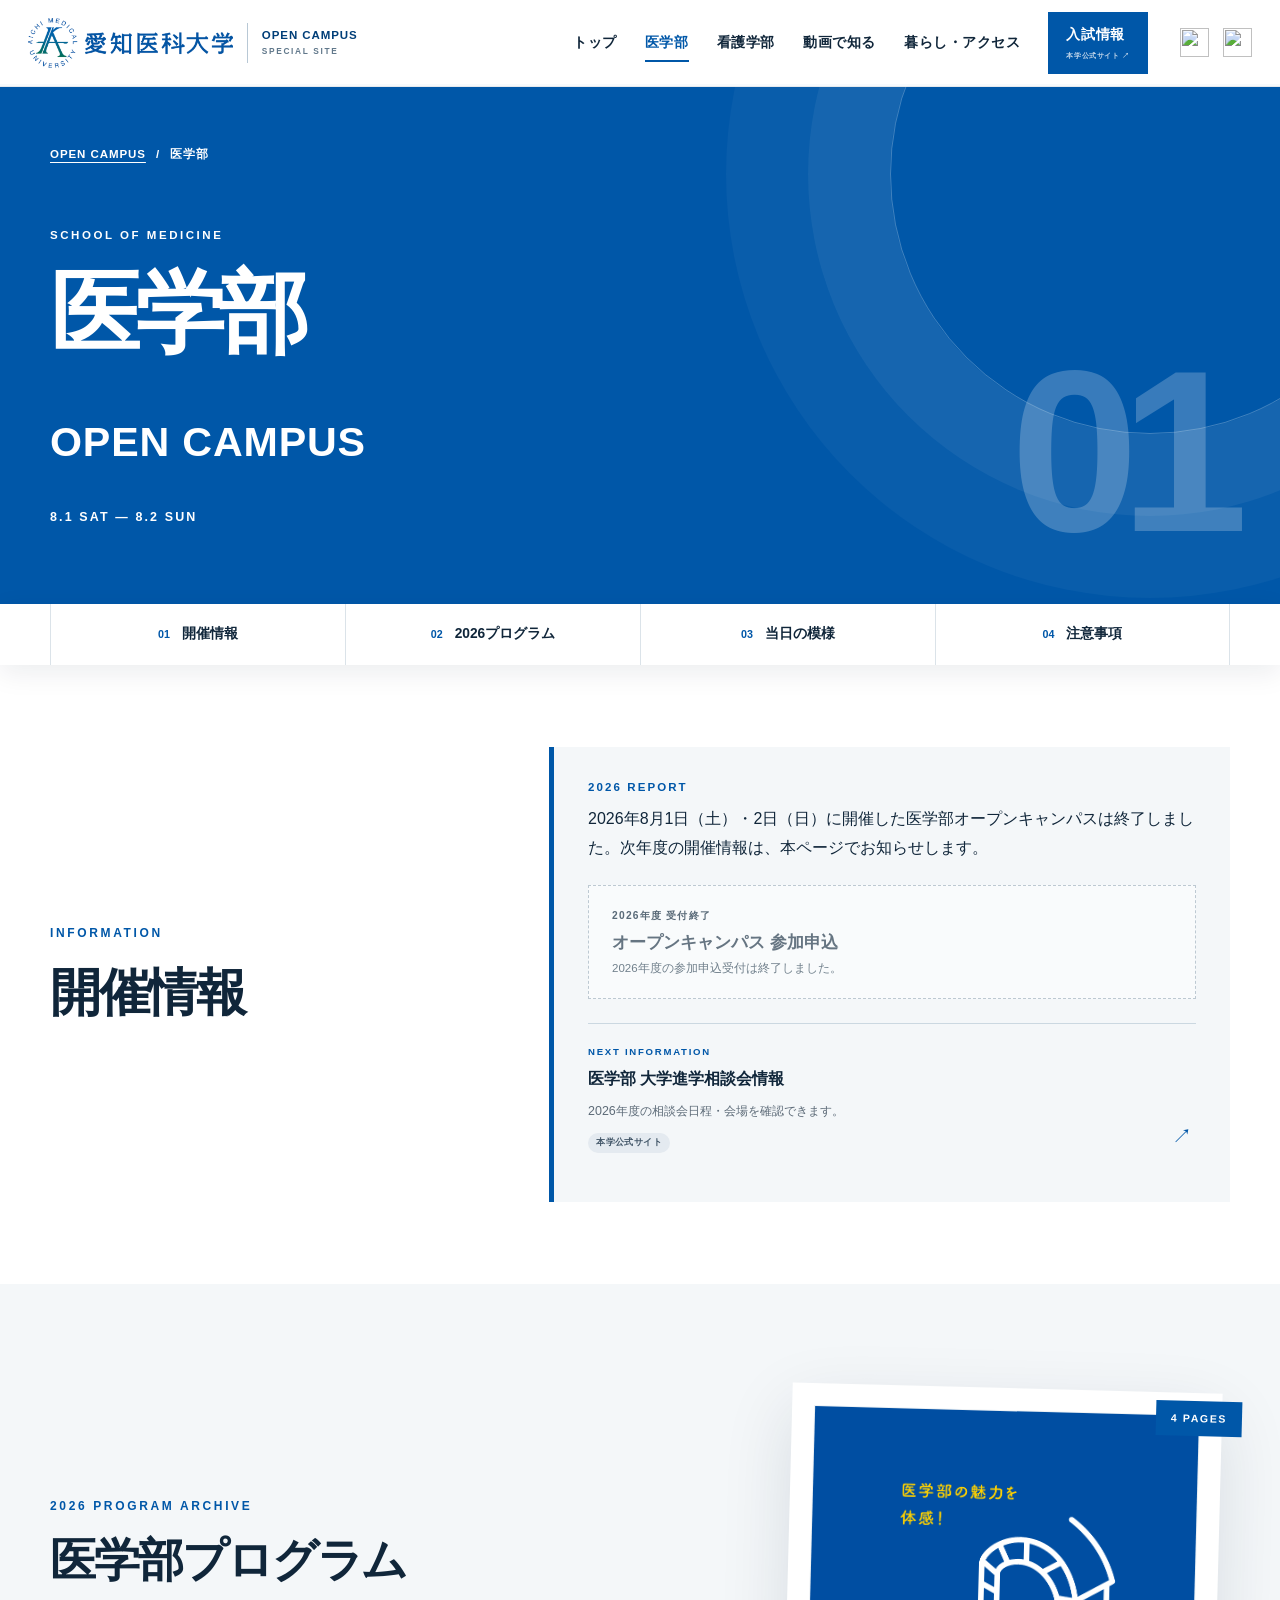
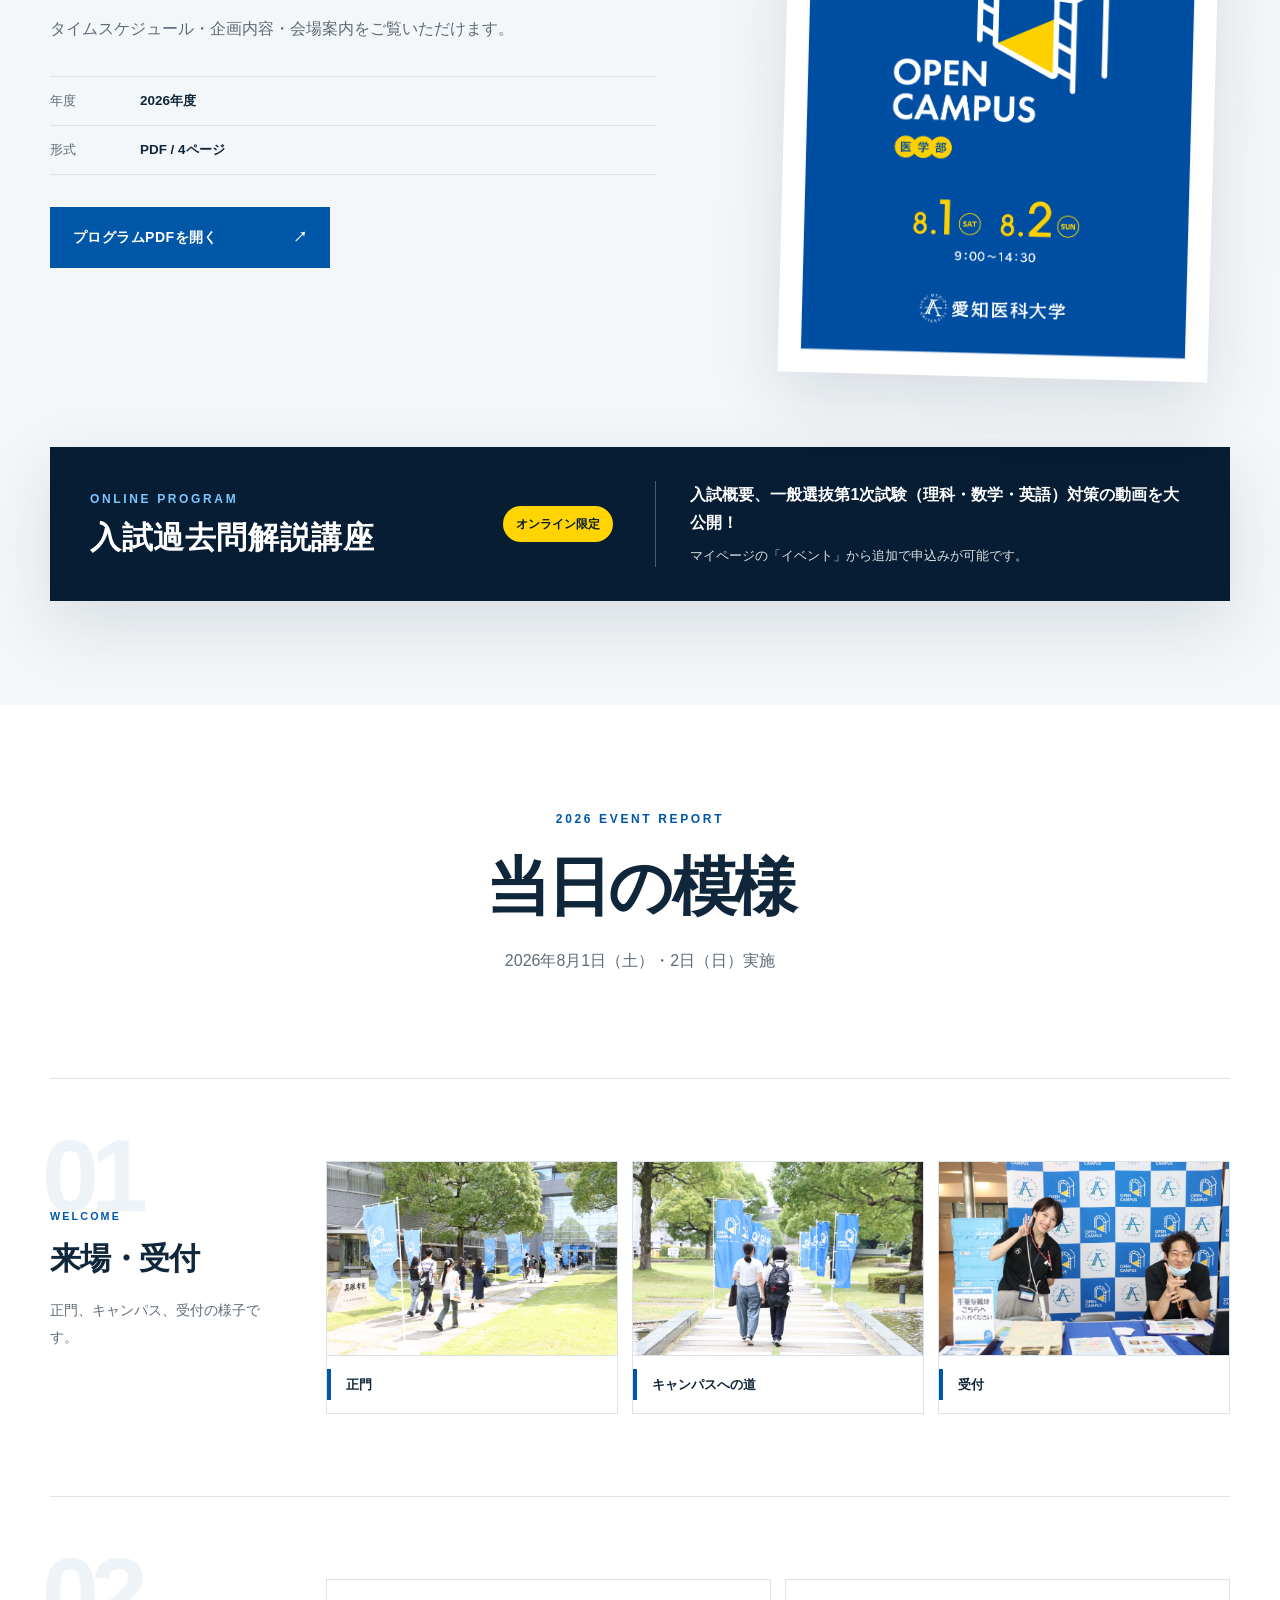
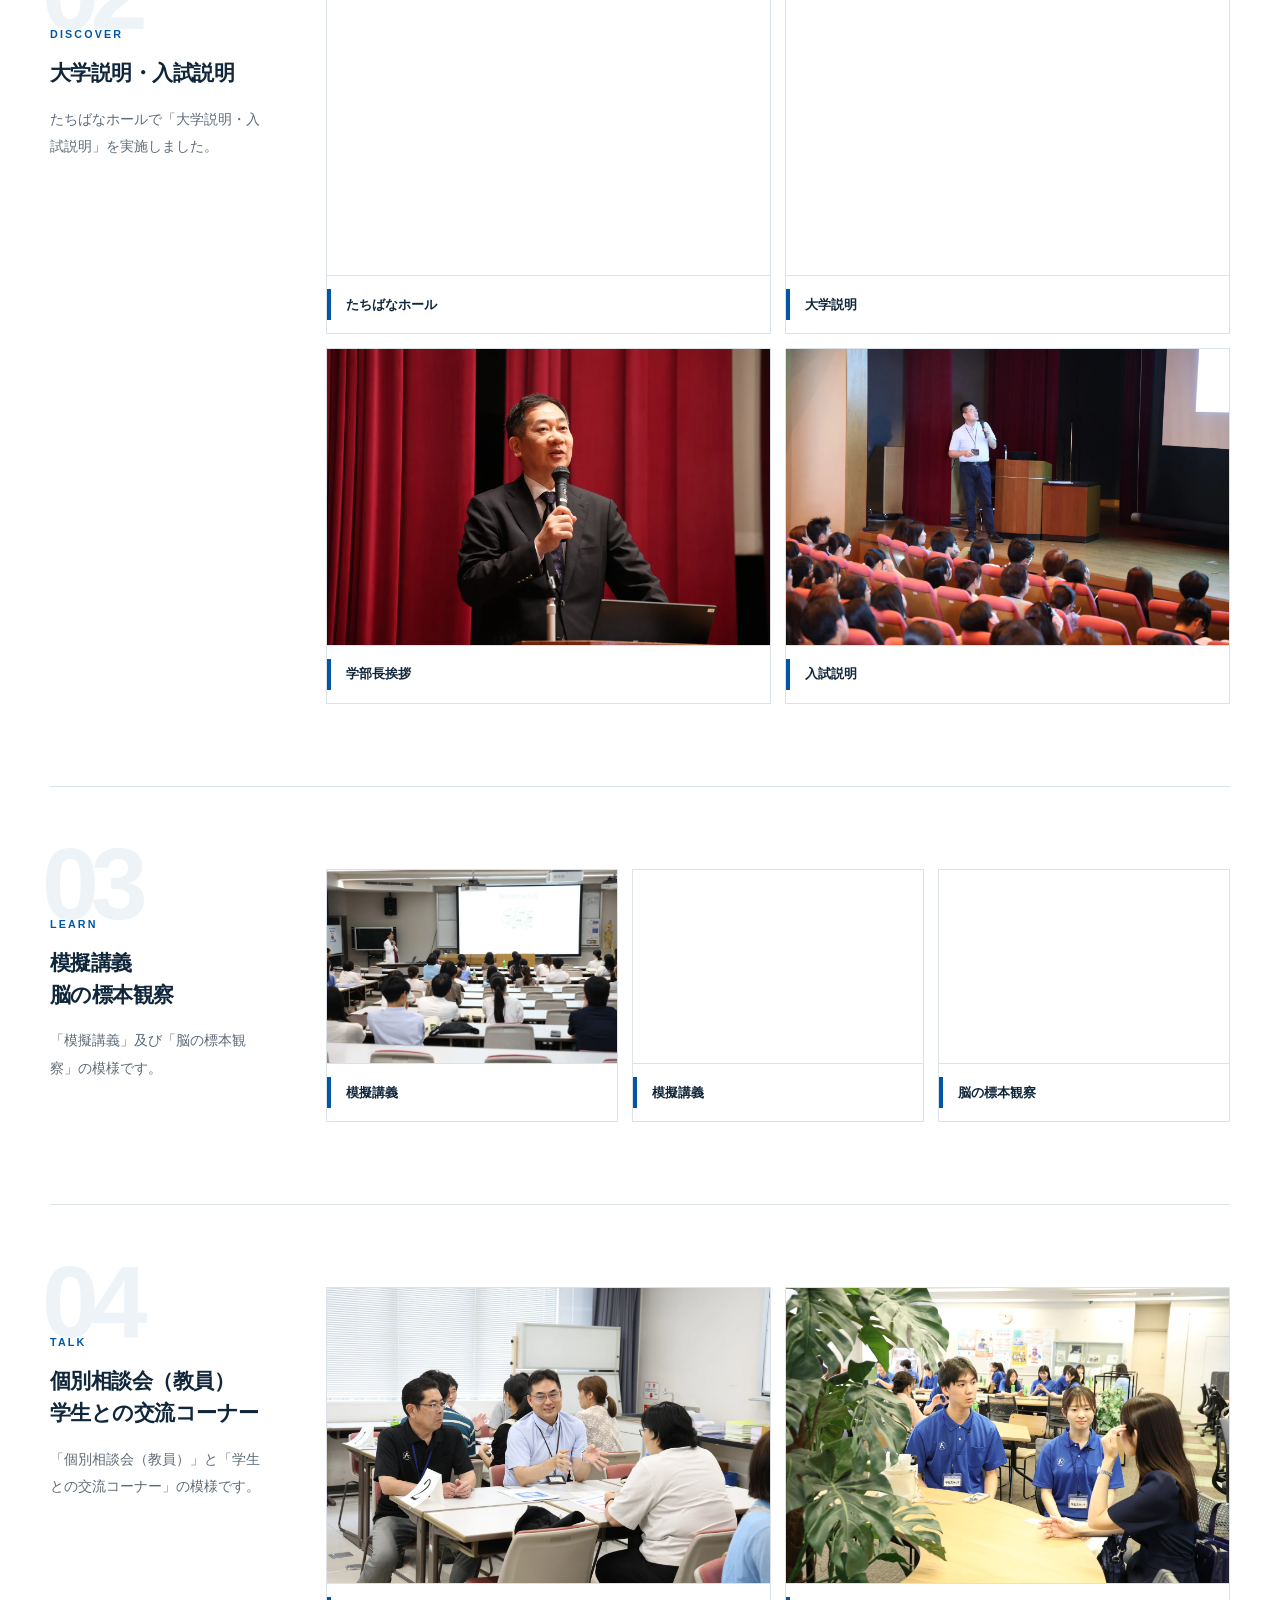
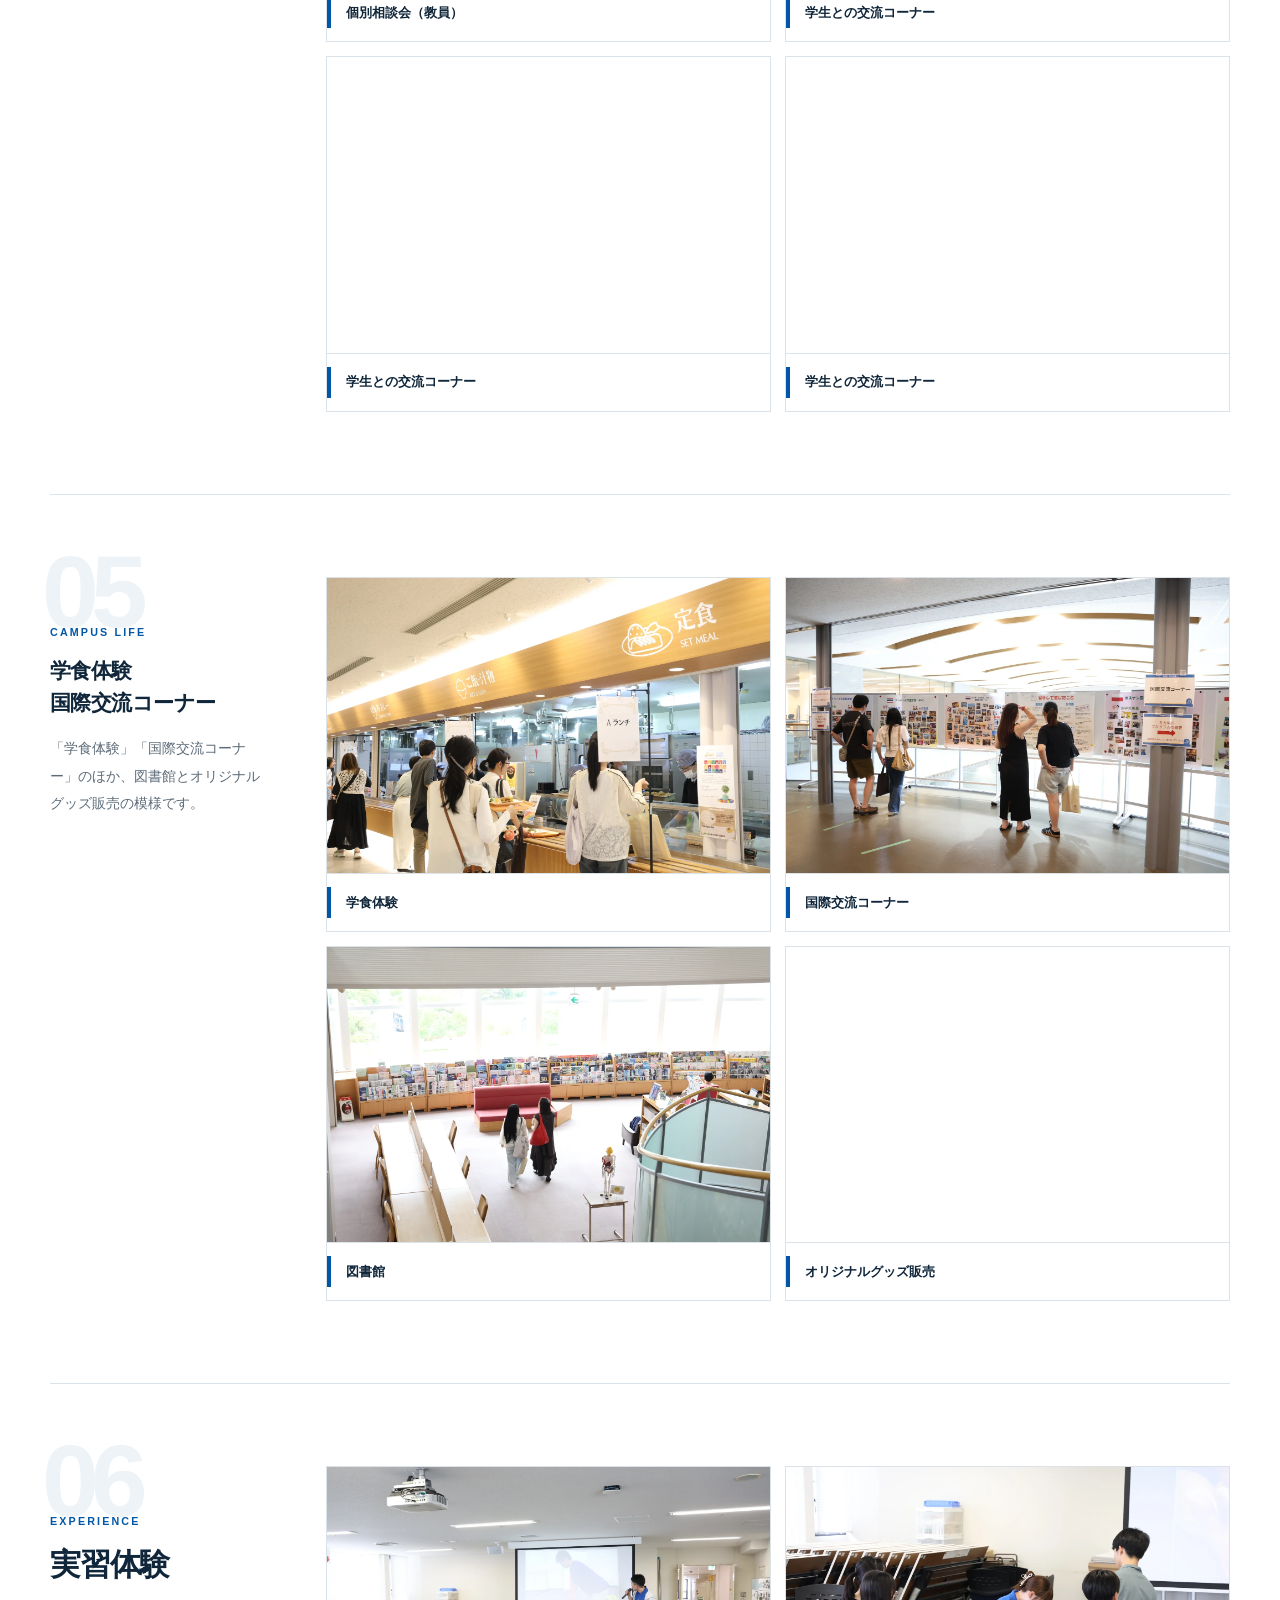
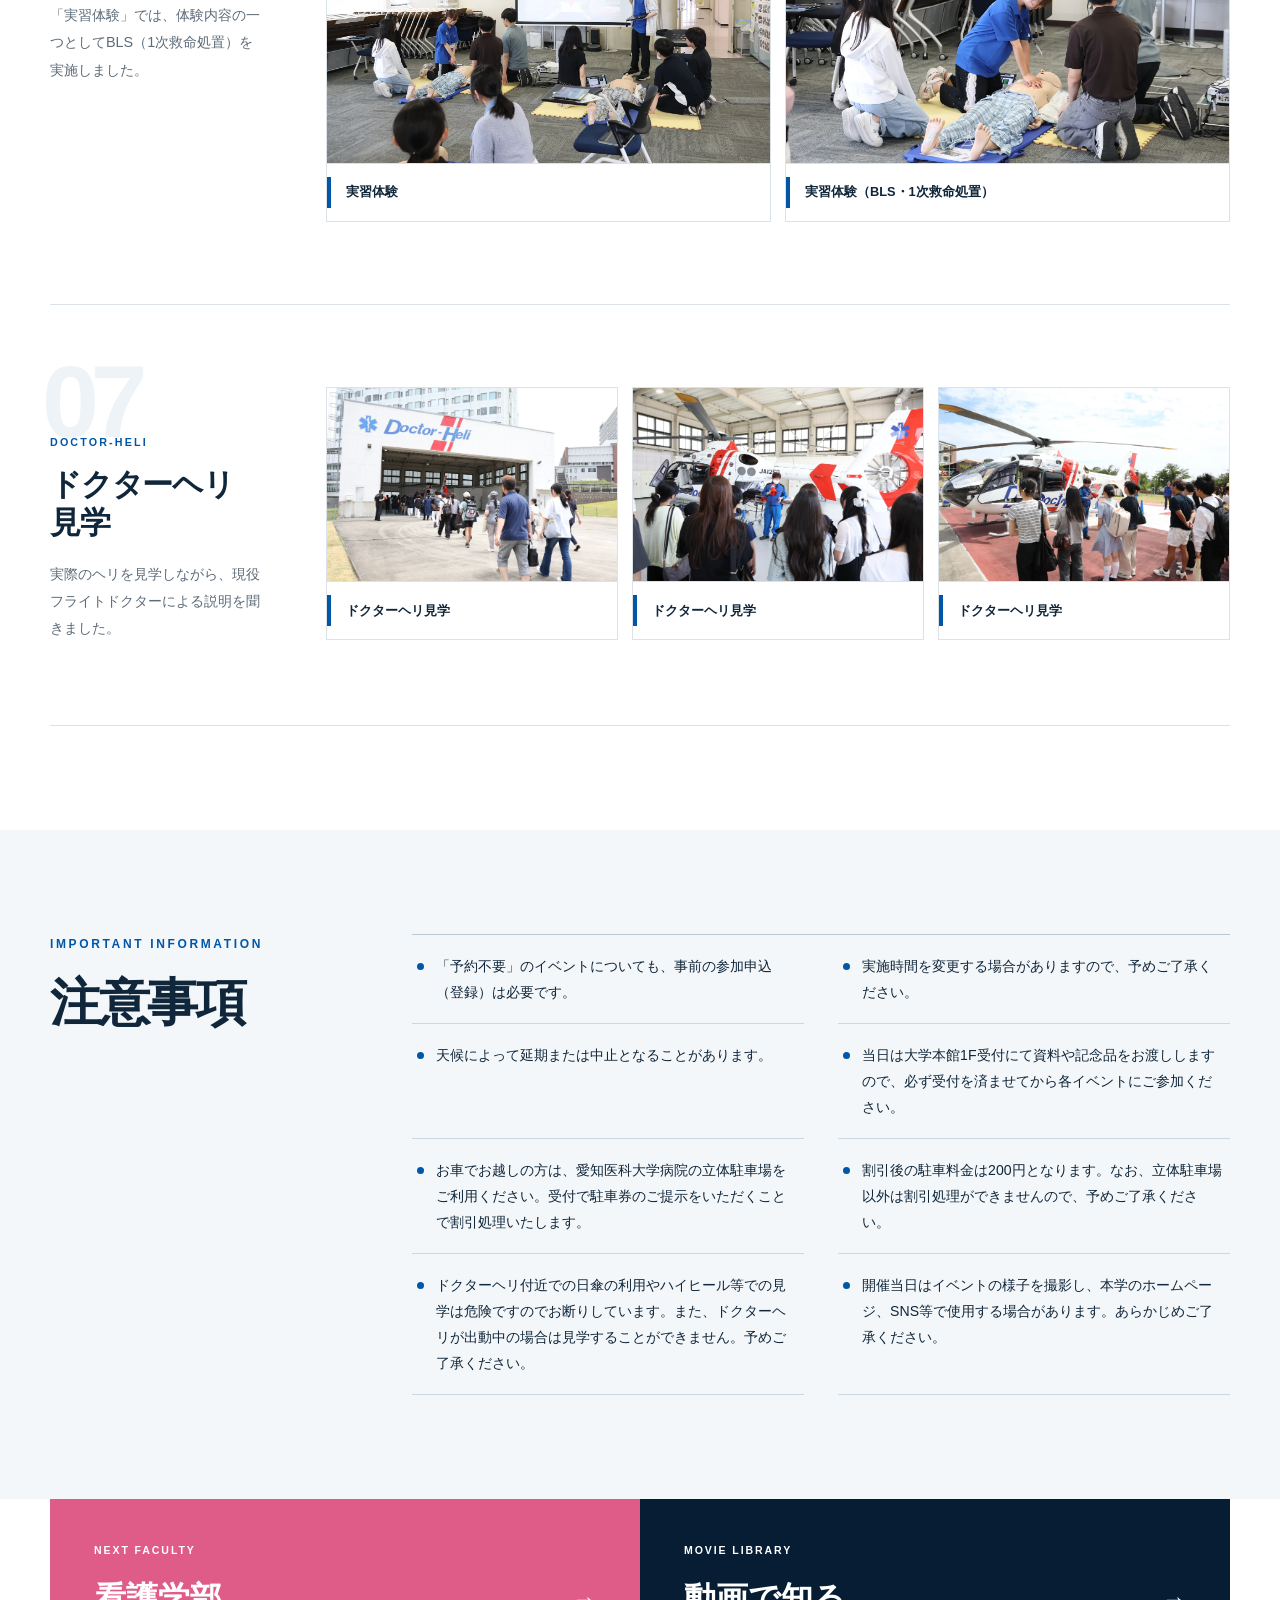
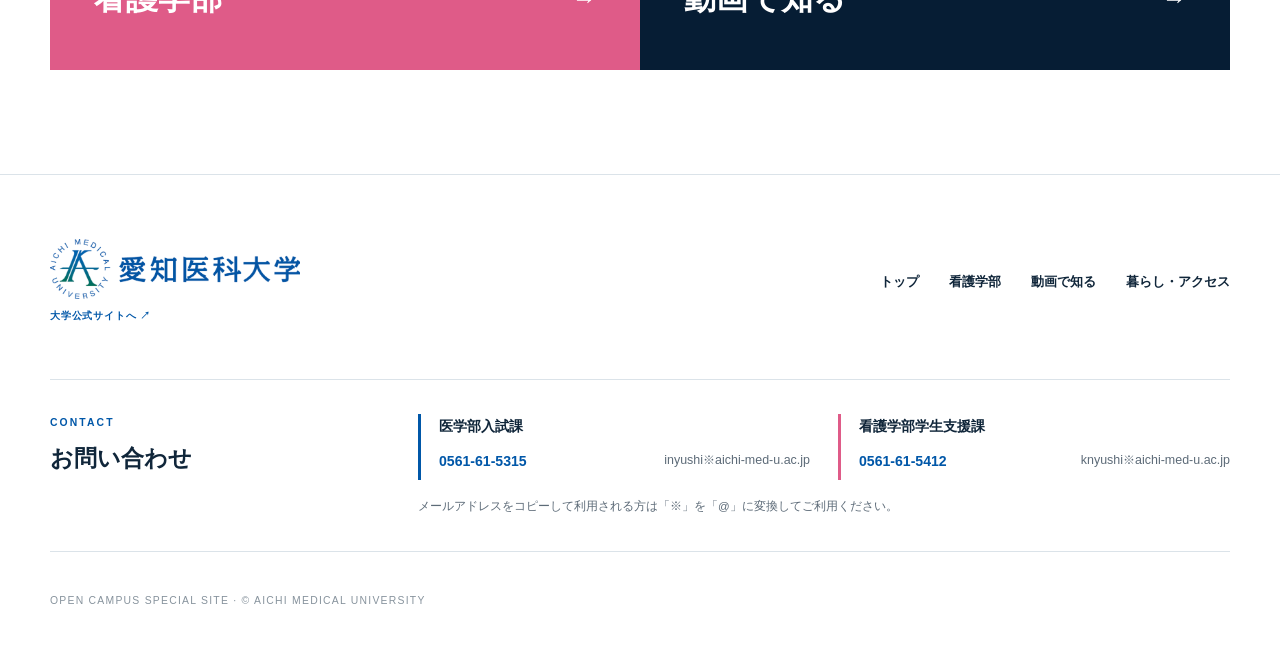
==== medicine/index.html @ 732d8177 "Add files via upload" ====
<!doctype html>
<html lang="ja">
<head>
  <meta charset="utf-8">
  <meta name="viewport" content="width=device-width, initial-scale=1">
  <meta name="description" content="愛知医科大学医学部オープンキャンパス。開催情報、2026年度プログラム、当日の記録をご案内します。">
  <title>医学部 OPEN CAMPUS | 愛知医科大学</title>
  <link rel="icon" type="image/png" href="../assets/images/brand/aichi-medical-university-symbol.png">
  <link rel="apple-touch-icon" href="../assets/images/brand/aichi-medical-university-symbol.png">
  <link rel="stylesheet" href="../assets/css/style.css?v=20260814-2">
</head>
<body class="page-faculty page-medicine" data-asset-root="../">
  <a class="skip-link" href="#main">本文へ移動</a>

  <header class="site-header" data-header>
    <a class="site-brand" href="../index.html" aria-label="愛知医科大学オープンキャンパス特設サイト トップ">
      <img class="site-brand__university" src="../assets/images/brand/aichi-medical-university-logo.png" alt="愛知医科大学" width="762" height="183">
      <span class="site-brand__special" aria-hidden="true"><strong>OPEN CAMPUS</strong><small>SPECIAL SITE</small></span>
    </a>
    <button class="menu-button" type="button" aria-expanded="false" aria-controls="global-menu" data-menu-button>
      <span></span><span></span><span></span><span class="visually-hidden">メニュー</span>
    </button>
    <nav class="global-menu" id="global-menu" aria-label="メインメニュー" data-menu>
      <a href="../index.html">トップ</a>
      <a href="index.html" aria-current="page">医学部</a>
      <a href="../nursing/index.html">看護学部</a>
      <a href="../video/index.html">動画で知る</a>
      <a href="../index.html#living">暮らし・アクセス</a>
      <a class="nav-accent" href="https://www.aichi-med-u.ac.jp/su11/index.html" target="_blank" rel="noopener noreferrer">入試情報<small>本学公式サイト ↗</small></a>
      <div class="header-social" aria-label="愛知医科大学公式SNS">
        <a class="sns-link sns-link--x" href="https://www.twitter.com/aichi_med_u" target="_blank" rel="noopener noreferrer" data-config-href="xUrl" aria-label="愛知医科大学公式X"><img src="../assets/images/social/x.png" alt="" width="128" height="128"></a>
        <a class="sns-link sns-link--instagram" href="https://www.instagram.com/aichi_med_u" target="_blank" rel="noopener noreferrer" data-config-href="instagramUrl" aria-label="愛知医科大学公式Instagram"><img src="../assets/images/social/instagram.png" alt="" width="128" height="128"></a>
      </div>
    </nav>
  </header>

  <main id="main">
    <section class="faculty-hero faculty-hero--medicine" aria-labelledby="page-title">
      <div class="section-shell faculty-hero__inner">
        <nav class="breadcrumbs" aria-label="パンくずリスト">
          <a href="../index.html">OPEN CAMPUS</a><span aria-hidden="true">/</span><span>医学部</span>
        </nav>
        <p class="faculty-hero__en">SCHOOL OF MEDICINE</p>
        <h1 id="page-title">医学部<br><span>OPEN CAMPUS</span></h1>
        <p class="faculty-hero__date" data-config-text="eventDate">8.1 SAT — 8.2 SUN</p>
      </div>
      <span class="faculty-hero__number" aria-hidden="true">01</span>
    </section>

    <nav class="section-index section-index--medicine" aria-label="医学部ページ内メニュー">
      <div class="section-shell section-index__inner">
        <a href="#information"><span>01</span>開催情報</a>
        <a href="#archive"><span>02</span>2026プログラム</a>
        <a href="#photos"><span>03</span>当日の模様</a>
        <a href="#precautions"><span>04</span>注意事項</a>
      </div>
    </nav>

    <section class="faculty-information section" id="information" aria-labelledby="information-title">
      <div class="section-shell faculty-information__grid">
        <div class="section-heading">
          <p class="section-label">INFORMATION</p>
          <h2 id="information-title">開催情報</h2>
        </div>
        <div class="faculty-status">
          <p class="faculty-status__year"><span data-config-text="eventYear">2026</span> REPORT</p>
          <p data-config-text="medicineStatusMessage">2026年8月1日（土）・2日（日）に開催した医学部オープンキャンパスは終了しました。次年度の開催情報は、本ページでお知らせします。</p>
          <a class="application-cta application-cta--medicine is-disabled" href="https://www.ocans.jp/aichi-med?fid=JuysQcu1" target="_blank" rel="noopener noreferrer" data-config-href="medicineApplicationUrl" data-application-link aria-disabled="true" tabindex="-1">
            <span data-application-status>2026年度 受付終了</span>
            <strong>オープンキャンパス 参加申込</strong>
            <small data-application-message>2026年度の参加申込受付は終了しました。</small>
            <i aria-hidden="true">↗</i>
          </a>
          <a class="faculty-notice faculty-notice--medicine" href="https://www.aichi-med-u.ac.jp/su11/su1104/index.html" target="_blank" rel="noopener noreferrer" data-config-href="medicineConsultationUrl">
            <span>NEXT INFORMATION</span>
            <strong>医学部 大学進学相談会情報</strong>
            <p data-config-text="medicineConsultationMeta">2026年度の相談会日程・会場を確認できます。</p>
            <small class="official-site-badge">本学公式サイト</small>
            <i aria-hidden="true">↗</i>
          </a>
        </div>
      </div>
    </section>

    <section class="archive section" id="archive" aria-labelledby="archive-title">
      <div class="section-shell archive__grid">
        <div class="archive__copy">
          <p class="section-label">2026 PROGRAM ARCHIVE</p>
          <h2 id="archive-title"><span>医学部</span><wbr><span>プログラム</span></h2>
          <p>タイムスケジュール・企画内容・会場案内をご覧いただけます。</p>
          <dl class="document-meta">
            <div><dt>年度</dt><dd>2026年度</dd></div>
            <div><dt>形式</dt><dd>PDF / 4ページ</dd></div>
          </dl>
          <a class="button button--medicine" href="../assets/documents/2026-open-campus-medicine.pdf" target="_blank" rel="noopener noreferrer">プログラムPDFを開く <span aria-hidden="true">↗</span></a>
        </div>
        <a class="leaflet-preview leaflet-preview--medicine" href="../assets/documents/2026-open-campus-medicine.pdf" target="_blank" rel="noopener noreferrer" aria-label="2026年度医学部プログラムPDFを開く">
          <span class="leaflet-preview__tag">4 PAGES</span>
          <img src="../assets/images/leaflets/medicine-2026-cover.png" alt="2026年度医学部オープンキャンパスプログラム表紙" width="827" height="1169">
        </a>
      </div>
      <div class="section-shell program-highlight" aria-labelledby="exam-lecture-title">
        <div class="program-highlight__heading">
          <p class="section-label">ONLINE PROGRAM</p>
          <h3 id="exam-lecture-title">入試過去問解説講座</h3>
        </div>
        <span class="program-highlight__badge">オンライン限定</span>
        <div class="program-highlight__copy">
          <p>入試概要、一般選抜第1次試験（理科・数学・英語）対策の動画を大公開！</p>
          <p>マイページの「イベント」から追加で申込みが可能です。</p>
        </div>
      </div>
    </section>

    <section class="event-report section" id="photos" aria-labelledby="photos-title">
      <div class="section-shell">
        <div class="section-heading section-heading--center event-report__heading">
          <p class="section-label">2026 EVENT REPORT</p>
          <h2 id="photos-title">当日の模様</h2>
          <p>2026年8月1日（土）・2日（日）実施</p>
        </div>

        <div class="event-report__story">
          <article class="report-chapter" data-photo-rail>
            <header class="report-chapter__header">
              <span class="report-chapter__number" aria-hidden="true">01</span>
              <p class="report-chapter__eyebrow">WELCOME</p>
              <h3>来場・受付</h3>
              <p>正門、キャンパス、受付の様子です。</p>
              <div class="report-chapter__controls" aria-label="来場・受付の写真操作">
                <button type="button" data-photo-prev aria-label="前の写真"><span aria-hidden="true">←</span></button>
                <span data-photo-counter aria-live="polite">1 / 3</span>
                <button type="button" data-photo-next aria-label="次の写真"><span aria-hidden="true">→</span></button>
              </div>
            </header>
            <div class="report-gallery report-gallery--three" data-photo-track tabindex="0" aria-label="来場と受付風景の写真。横にスクロールできます">
              <figure class="report-photo">
                <img src="../assets/images/medicine/report-2026/arrival-01.webp" alt="オープンキャンパスの旗が並ぶ正門から来場者が会場へ向かう様子" width="1600" height="1067" loading="lazy" decoding="async">
                <figcaption><strong>正門</strong></figcaption>
              </figure>
              <figure class="report-photo">
                <img src="../assets/images/medicine/report-2026/arrival-02.webp" alt="緑豊かなキャンパスを参加者が歩く様子" width="1600" height="1067" loading="lazy" decoding="async">
                <figcaption><strong>キャンパスへの道</strong></figcaption>
              </figure>
              <figure class="report-photo">
                <img src="../assets/images/medicine/report-2026/reception.webp" alt="スタッフが笑顔で参加者を迎える受付の様子" width="1600" height="1067" loading="lazy" decoding="async">
                <figcaption><strong>受付</strong></figcaption>
              </figure>
            </div>
          </article>

          <article class="report-chapter" data-photo-rail>
            <header class="report-chapter__header">
              <span class="report-chapter__number" aria-hidden="true">02</span>
              <p class="report-chapter__eyebrow">DISCOVER</p>
              <h3 class="report-title--compact report-title--nowrap">大学説明・入試説明</h3>
              <p>たちばなホールで「大学説明・入試説明」を実施しました。</p>
              <div class="report-chapter__controls" aria-label="大学説明・入試説明の写真操作">
                <button type="button" data-photo-prev aria-label="前の写真"><span aria-hidden="true">←</span></button>
                <span data-photo-counter aria-live="polite">1 / 4</span>
                <button type="button" data-photo-next aria-label="次の写真"><span aria-hidden="true">→</span></button>
              </div>
            </header>
            <div class="report-gallery report-gallery--four" data-photo-track tabindex="0" aria-label="大学・学部説明の写真。横にスクロールできます">
              <figure class="report-photo">
                <img src="../assets/images/medicine/report-2026/hall-overview.webp" alt="多くの参加者が集まったたちばなホールの全景" width="1600" height="1067" loading="lazy" decoding="async">
                <figcaption><strong>たちばなホール</strong></figcaption>
              </figure>
              <figure class="report-photo">
                <img src="../assets/images/medicine/report-2026/faculty-overview.webp" alt="たちばなホールで大学と医学部について説明する様子" width="1600" height="1067" loading="lazy" decoding="async">
                <figcaption><strong>大学説明</strong></figcaption>
              </figure>
              <figure class="report-photo">
                <img src="../assets/images/medicine/report-2026/dean-greeting.webp" alt="医学部長が参加者へ挨拶する様子" width="1600" height="1067" loading="lazy" decoding="async">
                <figcaption><strong>学部長挨拶</strong></figcaption>
              </figure>
              <figure class="report-photo">
                <img src="../assets/images/medicine/report-2026/admissions-guidance.webp" alt="担当者が入試制度を説明する様子" width="1600" height="1067" loading="lazy" decoding="async">
                <figcaption><strong>入試説明</strong></figcaption>
              </figure>
            </div>
          </article>

          <article class="report-chapter" data-photo-rail>
            <header class="report-chapter__header">
              <span class="report-chapter__number" aria-hidden="true">03</span>
              <p class="report-chapter__eyebrow">LEARN</p>
              <h3 class="report-title--compact report-title--lines" aria-label="模擬講義・脳の標本観察"><span>模擬講義</span><span>脳の標本観察</span></h3>
              <p>「模擬講義」及び「脳の標本観察」の模様です。</p>
              <div class="report-chapter__controls" aria-label="模擬講義・脳の標本観察の写真操作">
                <button type="button" data-photo-prev aria-label="前の写真"><span aria-hidden="true">←</span></button>
                <span data-photo-counter aria-live="polite">1 / 3</span>
                <button type="button" data-photo-next aria-label="次の写真"><span aria-hidden="true">→</span></button>
              </div>
            </header>
            <div class="report-gallery report-gallery--three" data-photo-track tabindex="0" aria-label="模擬講義と脳の標本観察の写真。横にスクロールできます">
              <figure class="report-photo">
                <img src="../assets/images/medicine/report-2026/mock-lecture-01.webp" alt="脳の解剖をテーマにした模擬講義を受講する様子" width="1600" height="1067" loading="lazy" decoding="async">
                <figcaption><strong>模擬講義</strong></figcaption>
              </figure>
              <figure class="report-photo">
                <img src="../assets/images/medicine/report-2026/mock-lecture-02.webp" alt="感染症の世界的大流行をテーマにした模擬講義の様子" width="1600" height="1067" loading="lazy" decoding="async">
                <figcaption><strong>模擬講義</strong></figcaption>
              </figure>
              <figure class="report-photo">
                <img src="../assets/images/medicine/report-2026/brain-specimen.webp" alt="教員の説明を聞きながら脳の標本を観察する様子" width="1600" height="1067" loading="lazy" decoding="async">
                <figcaption><strong>脳の標本観察</strong></figcaption>
              </figure>
            </div>
          </article>

          <article class="report-chapter" data-photo-rail>
            <header class="report-chapter__header">
              <span class="report-chapter__number" aria-hidden="true">04</span>
              <p class="report-chapter__eyebrow">TALK</p>
              <h3 class="report-title--compact report-title--lines" aria-label="個別相談会（教員）・学生との交流コーナー"><span>個別相談会（教員）</span><span>学生との交流コーナー</span></h3>
              <p>「個別相談会（教員）」と「学生との交流コーナー」の模様です。</p>
              <div class="report-chapter__controls" aria-label="個別相談会（教員）・学生との交流コーナーの写真操作">
                <button type="button" data-photo-prev aria-label="前の写真"><span aria-hidden="true">←</span></button>
                <span data-photo-counter aria-live="polite">1 / 4</span>
                <button type="button" data-photo-next aria-label="次の写真"><span aria-hidden="true">→</span></button>
              </div>
            </header>
            <div class="report-gallery report-gallery--four" data-photo-track tabindex="0" aria-label="教員との個別相談と在学生交流の写真。横にスクロールできます">
              <figure class="report-photo">
                <img src="../assets/images/medicine/report-2026/faculty-consultation.webp" alt="教員が参加者の質問に答える個別相談の様子" width="1600" height="1067" loading="lazy" decoding="async">
                <figcaption><strong>個別相談会（教員）</strong></figcaption>
              </figure>
              <figure class="report-photo">
                <img src="../assets/images/medicine/report-2026/student-talk-01.webp" alt="医学部生が参加者と向き合って話す交流コーナーの様子" width="1600" height="1067" loading="lazy" decoding="async">
                <figcaption><strong>学生との交流コーナー</strong></figcaption>
              </figure>
              <figure class="report-photo">
                <img src="../assets/images/medicine/report-2026/student-talk-02.webp" alt="医学部生が参加者へ学生生活について説明する様子" width="1600" height="1067" loading="lazy" decoding="async">
                <figcaption><strong>学生との交流コーナー</strong></figcaption>
              </figure>
              <figure class="report-photo">
                <img src="../assets/images/medicine/report-2026/student-talk.webp" alt="医学部生が参加者の質問に答える交流コーナーの様子" width="1600" height="1067" loading="lazy" decoding="async">
                <figcaption><strong>学生との交流コーナー</strong></figcaption>
              </figure>
            </div>
          </article>

          <article class="report-chapter" data-photo-rail>
            <header class="report-chapter__header">
              <span class="report-chapter__number" aria-hidden="true">05</span>
              <p class="report-chapter__eyebrow">CAMPUS LIFE</p>
              <h3 class="report-title--compact report-title--lines" aria-label="学食体験・国際交流コーナー"><span>学食体験</span><span>国際交流コーナー</span></h3>
              <p>「学食体験」「国際交流コーナー」のほか、図書館とオリジナルグッズ販売の模様です。</p>
              <div class="report-chapter__controls" aria-label="学食体験・国際交流コーナーの写真操作">
                <button type="button" data-photo-prev aria-label="前の写真"><span aria-hidden="true">←</span></button>
                <span data-photo-counter aria-live="polite">1 / 4</span>
                <button type="button" data-photo-next aria-label="次の写真"><span aria-hidden="true">→</span></button>
              </div>
            </header>
            <div class="report-gallery report-gallery--four" data-photo-track tabindex="0" aria-label="キャンパスライフと図書館の写真。横にスクロールできます">
              <figure class="report-photo">
                <img src="../assets/images/medicine/report-2026/cafeteria.webp" alt="参加者が大学の食堂でランチを受け取る様子" width="1600" height="1067" loading="lazy" decoding="async">
                <figcaption><strong>学食体験</strong></figcaption>
              </figure>
              <figure class="report-photo">
                <img src="../assets/images/medicine/report-2026/international-exchange.webp" alt="海外留学の写真や体験記を紹介した国際交流コーナー" width="1600" height="1067" loading="lazy" decoding="async">
                <figcaption><strong>国際交流コーナー</strong></figcaption>
              </figure>
              <figure class="report-photo">
                <img src="../assets/images/medicine/report-2026/library.webp" alt="明るく開放的な図書館を参加者が見学する様子" width="1600" height="1067" loading="lazy" decoding="async">
                <figcaption><strong>図書館</strong></figcaption>
              </figure>
              <figure class="report-photo">
                <img src="../assets/images/medicine/report-2026/goods-store.webp" alt="愛知医科大学のオリジナルグッズ販売コーナー" width="1600" height="1067" loading="lazy" decoding="async">
                <figcaption><strong>オリジナルグッズ販売</strong></figcaption>
              </figure>
            </div>
          </article>

          <article class="report-chapter" data-photo-rail>
            <header class="report-chapter__header">
              <span class="report-chapter__number" aria-hidden="true">06</span>
              <p class="report-chapter__eyebrow">EXPERIENCE</p>
              <h3>実習体験</h3>
              <p>「実習体験」では、体験内容の一つとしてBLS（1次救命処置）を実施しました。</p>
              <div class="report-chapter__controls" aria-label="実習体験の写真操作">
                <button type="button" data-photo-prev aria-label="前の写真"><span aria-hidden="true">←</span></button>
                <span data-photo-counter aria-live="polite">1 / 2</span>
                <button type="button" data-photo-next aria-label="次の写真"><span aria-hidden="true">→</span></button>
              </div>
            </header>
            <div class="report-gallery report-gallery--two" data-photo-track tabindex="0" aria-label="実習体験の写真。横にスクロールできます">
              <figure class="report-photo">
                <img src="../assets/images/medicine/report-2026/practical-training-01.webp" alt="学生スタッフの説明を聞きながら一次救命処置を学ぶ様子" width="1600" height="1067" loading="lazy" decoding="async">
                <figcaption><strong>実習体験</strong></figcaption>
              </figure>
              <figure class="report-photo">
                <img src="../assets/images/medicine/report-2026/practical-training-02.webp" alt="シミュレーターを使って胸骨圧迫を体験する様子" width="1600" height="1067" loading="lazy" decoding="async">
                <figcaption><strong>実習体験（BLS・1次救命処置）</strong></figcaption>
              </figure>
            </div>
          </article>

          <article class="report-chapter" data-photo-rail>
            <header class="report-chapter__header">
              <span class="report-chapter__number" aria-hidden="true">07</span>
              <p class="report-chapter__eyebrow">DOCTOR-HELI</p>
              <h3>ドクターヘリ見学</h3>
              <p>実際のヘリを見学しながら、現役フライトドクターによる説明を聞きました。</p>
              <div class="report-chapter__controls" aria-label="ドクターヘリ見学写真の操作">
                <button type="button" data-photo-prev aria-label="前の写真"><span aria-hidden="true">←</span></button>
                <span data-photo-counter aria-live="polite">1 / 3</span>
                <button type="button" data-photo-next aria-label="次の写真"><span aria-hidden="true">→</span></button>
              </div>
            </header>
            <div class="report-gallery report-gallery--three" data-photo-track tabindex="0" aria-label="ドクターヘリ見学の写真。横にスクロールできます">
              <figure class="report-photo">
                <img src="../assets/images/medicine/report-2026/doctor-heli-01.webp" alt="参加者がドクターヘリ格納庫へ向かう様子" width="1600" height="1067" loading="lazy" decoding="async">
                <figcaption><strong>ドクターヘリ見学</strong></figcaption>
              </figure>
              <figure class="report-photo">
                <img src="../assets/images/medicine/report-2026/doctor-heli-02.webp" alt="格納庫で医療スタッフからドクターヘリの説明を受ける様子" width="1600" height="1067" loading="lazy" decoding="async">
                <figcaption><strong>ドクターヘリ見学</strong></figcaption>
              </figure>
              <figure class="report-photo">
                <img src="../assets/images/medicine/report-2026/doctor-heli-03.webp" alt="屋外でドクターヘリを間近に見学する参加者" width="1600" height="1067" loading="lazy" decoding="async">
                <figcaption><strong>ドクターヘリ見学</strong></figcaption>
              </figure>
            </div>
          </article>
        </div>
      </div>
    </section>

    <section class="precautions section" id="precautions" aria-labelledby="precautions-title">
      <div class="section-shell precautions__grid">
        <div class="section-heading">
          <p class="section-label">IMPORTANT INFORMATION</p>
          <h2 id="precautions-title">注意事項</h2>
        </div>
        <ul class="precautions__list">
          <li>「予約不要」のイベントについても、事前の参加申込（登録）は必要です。</li>
          <li>実施時間を変更する場合がありますので、予めご了承ください。</li>
          <li>天候によって延期または中止となることがあります。</li>
          <li>当日は大学本館1F受付にて資料や記念品をお渡ししますので、必ず受付を済ませてから各イベントにご参加ください。</li>
          <li>お車でお越しの方は、愛知医科大学病院の立体駐車場をご利用ください。受付で駐車券のご提示をいただくことで割引処理いたします。</li>
          <li>割引後の駐車料金は200円となります。なお、立体駐車場以外は割引処理ができませんので、予めご了承ください。</li>
          <li>ドクターヘリ付近での日傘の利用やハイヒール等での見学は危険ですのでお断りしています。また、ドクターヘリが出動中の場合は見学することができません。予めご了承ください。</li>
          <li>開催当日はイベントの様子を撮影し、本学のホームページ、SNS等で使用する場合があります。あらかじめご了承ください。</li>
        </ul>
      </div>
    </section>

    <section class="page-links section" aria-label="関連ページ">
      <div class="section-shell page-links__grid">
        <a class="page-link page-link--nursing" href="../nursing/index.html"><span>NEXT FACULTY</span><strong>看護学部</strong><i aria-hidden="true">→</i></a>
        <a class="page-link page-link--movie" href="../video/index.html"><span>MOVIE LIBRARY</span><strong>動画で知る</strong><i aria-hidden="true">→</i></a>
      </div>
    </section>
  </main>

  <footer class="site-footer">
    <div class="section-shell site-footer__inner">
      <a class="footer-brand" href="https://www.aichi-med-u.ac.jp/" target="_blank" rel="noopener noreferrer"><img src="../assets/images/brand/aichi-medical-university-logo.png" alt="愛知医科大学" width="762" height="183"><span>大学公式サイトへ ↗</span></a>
      <div class="site-footer__links"><a href="../index.html">トップ</a><a href="../nursing/index.html">看護学部</a><a href="../video/index.html">動画で知る</a><a href="../index.html#living">暮らし・アクセス</a></div>
      <div class="footer-contact">
        <div class="footer-contact__title"><span>CONTACT</span><strong>お問い合わせ</strong></div>
        <address>
          <div><strong>医学部入試課</strong><a href="tel:0561615315">0561-61-5315</a><span>inyushi※aichi-med-u.ac.jp</span></div>
          <div><strong>看護学部学生支援課</strong><a href="tel:0561615412">0561-61-5412</a><span>knyushi※aichi-med-u.ac.jp</span></div>
        </address>
        <p>メールアドレスをコピーして利用される方は「※」を「@」に変換してご利用ください。</p>
      </div>
      <small>OPEN CAMPUS SPECIAL SITE · © AICHI MEDICAL UNIVERSITY</small>
    </div>
  </footer>

  <script src="../assets/js/site-config.js"></script>
  <script src="../assets/js/video-data.js"></script>
  <script src="../assets/js/main.js"></script>
</body>
</html>
---- assets/css/style.css ----
:root {
  --blue: #0057a8;
  --blue-deep: #003e78;
  --blue-soft: #eaf4fb;
  --pink: #df5b88;
  --pink-deep: #b93163;
  --pink-soft: #fff0f5;
  --ink: #10263a;
  --muted: #5d6b78;
  --line: #dbe3e9;
  --paper: #ffffff;
  --wash: #f4f7f9;
  --navy: #061d34;
  --yellow: #ffd400;
  --header-height: 84px;
  --shell: min(1180px, calc(100% - 56px));
  --shadow: 0 24px 70px rgba(4, 30, 54, 0.12);
}

*, *::before, *::after { box-sizing: border-box; }

html { scroll-behavior: smooth; scroll-padding-top: calc(var(--header-height) + 22px); }

body {
  margin: 0;
  color: var(--ink);
  background: var(--paper);
  font-family: "Noto Sans JP", "Hiragino Kaku Gothic ProN", "Yu Gothic", Meiryo, sans-serif;
  font-size: 16px;
  line-height: 1.8;
  -webkit-font-smoothing: antialiased;
}

body.menu-open { overflow: hidden; }

img, video { display: block; max-width: 100%; }

a { color: inherit; text-decoration: none; }

button { font: inherit; }

h1, h2, h3, p { margin-top: 0; }

h1, h2, h3 { line-height: 1.25; letter-spacing: 0.02em; }

:focus-visible { outline: 3px solid var(--yellow); outline-offset: 4px; }

.visually-hidden {
  position: absolute !important;
  width: 1px !important;
  height: 1px !important;
  padding: 0 !important;
  margin: -1px !important;
  overflow: hidden !important;
  clip: rect(0, 0, 0, 0) !important;
  white-space: nowrap !important;
  border: 0 !important;
}

.skip-link {
  position: fixed;
  top: 10px;
  left: 10px;
  z-index: 1000;
  padding: 10px 18px;
  color: #fff;
  background: var(--navy);
  transform: translateY(-160%);
}

.skip-link:focus { transform: none; }

.section-shell { width: var(--shell); margin-inline: auto; }

.section { padding: 104px 0; }

.section-label {
  margin-bottom: 16px;
  color: var(--blue);
  font-size: 0.75rem;
  font-weight: 800;
  letter-spacing: 0.22em;
}

.section-heading h2 {
  margin-bottom: 20px;
  font-size: clamp(2.2rem, 5vw, 4.7rem);
  font-weight: 800;
  letter-spacing: -0.045em;
}

.section-heading > p:last-child { max-width: 650px; margin-bottom: 0; color: var(--muted); }

.section-heading--center { text-align: center; }
.section-heading--center > p:last-child { margin-inline: auto; }
.section-heading--inverse .section-label { color: #7cc6ff; }
.section-heading--inverse h2, .section-heading--inverse > p:last-child { color: #fff; }

.site-header {
  position: fixed;
  inset: 0 0 auto;
  z-index: 100;
  min-height: var(--header-height);
  display: flex;
  align-items: center;
  justify-content: space-between;
  padding: 12px max(28px, calc((100vw - 1440px) / 2));
  background: rgba(255, 255, 255, 0.97);
  border-bottom: 1px solid rgba(13, 47, 72, 0.08);
  transition: box-shadow 0.25s ease, min-height 0.25s ease;
}

.site-header.is-scrolled { min-height: 72px; box-shadow: 0 10px 34px rgba(5, 28, 48, 0.09); }

.site-brand { flex: 0 0 auto; display: flex; align-items: center; gap: 14px; }
.site-brand__university { width: clamp(178px, 16vw, 220px); height: auto; }
.site-brand__special { display: flex; flex-direction: column; justify-content: center; min-height: 40px; padding-left: 14px; color: var(--blue-deep); border-left: 1px solid #b8c8d5; line-height: 1; }
.site-brand__special strong { font-size: clamp(.7rem, .9vw, .82rem); font-weight: 900; letter-spacing: .08em; white-space: nowrap; }
.site-brand__special small { margin-top: 6px; color: #61788b; font-size: .52rem; font-weight: 800; letter-spacing: .2em; white-space: nowrap; }

.global-menu { display: flex; align-items: center; gap: clamp(18px, 2.2vw, 36px); }
.global-menu a { position: relative; font-size: 0.85rem; font-weight: 700; letter-spacing: 0.04em; }
.global-menu a:not(.nav-accent)::after {
  content: "";
  position: absolute;
  left: 0;
  right: 100%;
  bottom: -7px;
  height: 2px;
  background: var(--blue);
  transition: right 0.25s ease;
}
.global-menu a:hover::after { right: 0; }
.global-menu a[aria-current="page"] { color: var(--blue); }
.global-menu a[aria-current="page"]::after { right: 0; }
.global-menu .nav-accent { padding: 11px 18px; color: #fff; background: var(--blue); }
.global-menu .nav-accent small { display: block; margin-top: 2px; color: rgba(255,255,255,.76); font-size: .46rem; font-weight: 700; letter-spacing: .08em; }
.header-social { display: flex; align-items: center; gap: 14px; padding-left: 4px; }
.header-social .sns-link { position: relative; display: grid; place-items: center; width: 29px; height: 29px; padding: 0; border: 0; background: transparent; transition: transform .2s, opacity .2s; }
.header-social .sns-link::after { display: none; }
.header-social .sns-link:hover { opacity: .72; transform: translateY(-2px); }
.header-social .sns-link img { display: block; width: 29px; height: 29px; object-fit: contain; }

.menu-button {
  display: none;
  width: 46px;
  height: 46px;
  padding: 11px;
  border: 0;
  color: var(--ink);
  background: transparent;
  cursor: pointer;
}
.menu-button > span:not(.visually-hidden) { display: block; height: 2px; margin: 5px 0; background: currentColor; transition: transform 0.2s, opacity 0.2s; }
.menu-button[aria-expanded="true"] > span:nth-child(1) { transform: translateY(7px) rotate(45deg); }
.menu-button[aria-expanded="true"] > span:nth-child(2) { opacity: 0; }
.menu-button[aria-expanded="true"] > span:nth-child(3) { transform: translateY(-7px) rotate(-45deg); }

.hero {
  position: relative;
  min-height: 100svh;
  overflow: hidden;
  color: #fff;
  background: #0b2c45;
}

.hero__video { position: absolute; inset: 0; width: 100%; height: 100%; object-fit: cover; object-position: center; }
.hero__veil { position: absolute; inset: 0; background: linear-gradient(90deg, rgba(2, 19, 34, 0.56) 0%, rgba(2, 19, 34, 0.12) 50%, rgba(2, 19, 34, 0.04) 100%), linear-gradient(0deg, rgba(2, 18, 32, 0.43), transparent 44%); }

.hero__content {
  position: absolute;
  z-index: 2;
  left: max(28px, calc((100vw - 1180px) / 2));
  bottom: clamp(92px, 14vh, 150px);
  max-width: 700px;
}

.hero__eyebrow { margin-bottom: 12px; font-size: clamp(0.65rem, 1vw, 0.78rem); font-weight: 800; letter-spacing: 0.28em; }
.hero h1 { margin: 0; font-size: clamp(3.2rem, 7.2vw, 7.1rem); font-weight: 900; line-height: 0.84; letter-spacing: -0.045em; text-shadow: 0 8px 30px rgba(0, 0, 0, 0.16); }
.hero h1 span { display: block; }
.hero h1 span:last-child { margin-top: .06em; margin-left: .12em; color: var(--yellow); font-size: .88em; letter-spacing: -.012em; }
.hero__catch { margin: 24px 0 0; padding-left: 14px; border-left: 3px solid var(--yellow); font-size: clamp(.88rem, 1.35vw, 1.1rem); font-weight: 800; letter-spacing: .12em; text-shadow: 0 4px 18px rgba(0,0,0,.24); }

.oc-signature { position: relative; overflow: hidden; color: #fff; background: linear-gradient(110deg, #004b91 0%, #0068b7 58%, #00539a 100%); }
.oc-signature::after { content: "OPEN CAMPUS"; position: absolute; right: -24px; bottom: -36px; color: rgba(255,255,255,.055); font-size: clamp(5rem, 12vw, 10rem); font-weight: 900; line-height: 1; letter-spacing: -.06em; white-space: nowrap; }
.oc-signature__inner { position: relative; z-index: 1; min-height: 220px; display: flex; align-items: center; gap: clamp(30px, 5vw, 70px); }
.oc-signature__mark { flex: 0 0 126px; height: 166px; display: grid; place-items: center; padding-right: 34px; border-right: 1px solid rgba(255,255,255,.38); }
.oc-signature__mark img { width: 82px; height: auto; filter: drop-shadow(0 12px 22px rgba(0,25,48,.22)); }
.oc-signature__copy { display: flex; flex-direction: column; margin: 0; line-height: 1; }
.oc-signature__copy span { margin-bottom: 12px; font-size: .66rem; font-weight: 800; letter-spacing: .24em; }
.oc-signature__copy strong { font-size: clamp(2.1rem, 5vw, 4.5rem); font-weight: 900; letter-spacing: -.045em; }
.oc-signature__copy small { align-self: flex-start; margin-top: 14px; padding-top: 10px; color: var(--yellow); border-top: 1px solid rgba(255,255,255,.45); font-size: .62rem; font-weight: 900; letter-spacing: .24em; }

.hero__scroll { position: absolute; z-index: 2; right: 40px; bottom: 35px; display: flex; align-items: center; gap: 10px; font-size: 0.64rem; font-weight: 800; letter-spacing: 0.22em; transform: rotate(90deg); transform-origin: right center; }
.hero__scroll i { display: block; width: 58px; height: 1px; overflow: hidden; background: rgba(255, 255, 255, 0.45); }
.hero__scroll i::after { content: ""; display: block; width: 100%; height: 1px; background: #fff; animation: scroll-line 2s ease-in-out infinite; }

@keyframes scroll-line { 0% { transform: translateX(-100%); } 55%, 100% { transform: translateX(100%); } }

.video-control { position: absolute; z-index: 3; right: 28px; top: calc(var(--header-height) + 20px); display: flex; align-items: center; gap: 8px; min-height: 42px; padding: 9px 13px; color: #fff; background: rgba(3, 25, 43, 0.62); border: 1px solid rgba(255, 255, 255, 0.58); cursor: pointer; }
.video-control-icon { width: 18px; font-size: 0.72rem; text-align: center; }
.video-control [data-video-control-label] { font-size: 0.72rem; font-weight: 700; }

.information { background: #fff; }
.information__layout { display: grid; grid-template-columns: .66fr 1.5fr; gap: 46px 72px; align-items: start; }
.status-panel { display: flex; gap: 22px; padding: 32px; background: var(--wash); border-left: 5px solid var(--blue); }
.status-panel__mark { flex: 0 0 12px; width: 12px; height: 12px; margin-top: 8px; border-radius: 50%; background: var(--blue); box-shadow: 0 0 0 7px rgba(0, 87, 168, 0.12); }
.status-panel__label { margin-bottom: 10px; color: var(--ink); font-size: clamp(1.05rem, 1.25vw, 1.15rem); font-weight: 800; line-height: 1.65; text-wrap: pretty; }
.status-panel p:last-child { margin-bottom: 0; color: var(--muted); }
.related-notices { grid-column: 1 / -1; display: grid; grid-template-columns: minmax(210px, .42fr) minmax(0, 1.58fr); gap: 32px; padding: 26px 30px; background: var(--wash); border-top: 1px solid var(--line); border-bottom: 1px solid var(--line); }
.related-notices__heading { align-self: center; }
.related-notices__heading span { display: block; margin-bottom: 7px; color: var(--blue); font-size: .62rem; font-weight: 900; letter-spacing: .18em; }
.related-notices__heading strong { display: block; max-width: 240px; font-size: 1.18rem; line-height: 1.55; }
.related-notices__list { border-top: 1px solid var(--line); }
.related-notice { display: grid; grid-template-columns: 88px minmax(0, 1fr) 28px; grid-template-rows: auto auto auto; gap: 2px 16px; align-items: center; min-height: 0; padding: 15px 6px; border-bottom: 1px solid var(--line); transition: background-color .2s; }
.related-notice:hover { background: #fff; }
.related-notice__tag { grid-column: 1; grid-row: 1 / 4; justify-self: start; min-width: 72px; padding: 5px 10px; color: var(--blue); background: var(--blue-soft); border-radius: 999px; font-size: .68rem; font-weight: 900; text-align: center; }
.related-notice--nursing .related-notice__tag { color: var(--pink-deep); background: var(--pink-soft); }
.related-notice strong { grid-column: 2; grid-row: 1; font-size: 1rem; line-height: 1.45; }
.related-notice > span:not(.related-notice__tag) { grid-column: 2; grid-row: 2; color: var(--muted); font-size: .76rem; }
.related-notice .official-site-badge { grid-column: 2; grid-row: 3; justify-self: start; margin-top: 5px; }
.related-notice i { grid-column: 3; grid-row: 1 / 4; justify-self: center; color: var(--blue); font-size: 1.1rem; font-style: normal; transition: transform .2s; }
.related-notice:hover i { transform: translate(3px,-3px); }
.related-notice--nursing i { color: var(--pink-deep); }

.faculty { background: var(--wash); }
.faculty-links { display: grid; grid-template-columns: 1fr 1fr; margin-top: 54px; }
.faculty-link { position: relative; min-height: 320px; display: flex; flex-direction: column; justify-content: flex-end; padding: clamp(34px, 5vw, 68px); overflow: hidden; color: #fff; isolation: isolate; }
.faculty-link::before { content: ""; position: absolute; z-index: -1; width: 240px; height: 240px; top: -110px; right: -80px; border: 1px solid rgba(255,255,255,.28); border-radius: 50%; box-shadow: 0 0 0 48px rgba(255,255,255,.05), 0 0 0 96px rgba(255,255,255,.035); }
.faculty-link--medicine { background: var(--blue); }
.faculty-link--nursing { background: var(--pink); }
.faculty-link__en { margin-bottom: 22px; font-size: 0.7rem; font-weight: 800; letter-spacing: 0.18em; }
.faculty-link strong { font-size: clamp(2.8rem, 5vw, 5.2rem); line-height: 1; }
.faculty-link__action { display: flex; justify-content: space-between; align-items: center; margin-top: 38px; padding-top: 18px; border-top: 1px solid rgba(255,255,255,.55); font-size: 0.84rem; font-weight: 700; }
.faculty-link__action i { font-size: 1.5rem; font-style: normal; transition: transform 0.25s; }
.faculty-link:hover .faculty-link__action i { transform: translateX(8px); }

.admissions { padding: 72px 0; background: #fff; }
.admissions-card { display: grid; grid-template-columns: 106px 1fr auto; align-items: center; gap: 32px; min-height: 200px; padding: 30px 48px; border: 1px solid #b6d1e5; background: var(--blue-soft); transition: transform 0.25s, box-shadow 0.25s; }
.admissions-card:hover { transform: translateY(-4px); box-shadow: var(--shadow); }
.admissions-card__symbol { display: grid; place-items: center; width: 106px; height: 106px; padding: 13px; border-radius: 50%; background: #fff; }
.admissions-card__symbol img { width: 100%; height: 100%; object-fit: contain; }
.admissions-card__body { display: flex; flex-direction: column; }
.admissions-card__body .section-label { margin-bottom: 4px; }
.admissions-card__body strong { font-size: clamp(2rem, 4vw, 4.1rem); line-height: 1.2; }
.admissions-card__body > span:not(.section-label) { color: var(--muted); font-size: 0.88rem; }
.admissions-card__body .official-site-badge { align-self: flex-start; margin-top: 9px; }
.admissions-card__arrow { color: var(--blue); font-size: 2.4rem; }

.movie-streams { padding-bottom: 90px; overflow: hidden; background: var(--navy); }
.movie-streams .section-heading { margin-bottom: 68px; }
.video-rail { margin-top: 52px; }
.video-rail__heading { display: flex; align-items: center; gap: 18px; margin-bottom: 18px; color: #fff; }
.video-rail__heading span { display: grid; place-items: center; width: 36px; height: 36px; color: var(--navy); background: #79c9ff; border-radius: 50%; font-size: 0.72rem; font-weight: 900; }
[data-video-rail="nursing"] .video-rail__heading span { background: #f6a0bf; }
.video-rail__heading h3 { margin: 0; font-size: 1.5rem; }
.video-rail__viewport { width: 100%; overflow: hidden; }
.video-rail__track { display: flex; width: max-content; animation: rail-move var(--rail-duration, 52s) linear infinite; will-change: transform; }
.video-rail--reverse .video-rail__track { animation-direction: reverse; }
.video-rail__viewport:hover .video-rail__track, .video-rail__viewport:focus-within .video-rail__track { animation-play-state: paused; }
.video-rail__set { display: flex; gap: 18px; padding-right: 18px; }

@keyframes rail-move { to { transform: translateX(-50%); } }

.movie-card { display: flex; flex-direction: column; min-width: 0; background: #fff; transition: transform 0.25s, box-shadow 0.25s; }
.movie-card:hover { transform: translateY(-5px); box-shadow: 0 20px 42px rgba(0,0,0,.22); }
.movie-card__media { position: relative; display: block; aspect-ratio: 16 / 9; overflow: hidden; background: #dfe7ed; }
.movie-card__media img { width: 100%; height: 100%; object-fit: cover; transition: transform 0.35s; }
.movie-card:hover .movie-card__media img { transform: scale(1.035); }
.movie-card__play { position: absolute; left: 18px; bottom: 18px; display: grid; place-items: center; width: 46px; height: 46px; padding-left: 3px; color: #fff; background: var(--blue); border-radius: 50%; box-shadow: 0 8px 22px rgba(0,0,0,.22); font-size: 0.8rem; }
.movie-card__title { display: block; padding: 19px 20px 22px; color: var(--ink); font-size: 0.9rem; font-weight: 800; line-height: 1.65; }
.movie-card--compact { width: clamp(270px, 29vw, 390px); }
.movie-card--compact .movie-card__title { min-height: 86px; }
.movie-streams__footer { display: flex; justify-content: flex-end; margin-top: 68px; }

.living-alone { background: #f3eee3; }
.living-alone__card { position: relative; min-height: 430px; display: grid; grid-template-columns: 1fr .72fr; align-items: center; padding: clamp(44px, 7vw, 88px); overflow: hidden; background: #fff; box-shadow: var(--shadow); }
.living-alone__copy { position: relative; z-index: 2; max-width: 620px; }
.living-alone__copy h2 { margin-bottom: 24px; font-size: clamp(2.5rem, 5vw, 5rem); letter-spacing: -.05em; }
.living-alone__copy > p:not(.section-label) { max-width: 560px; margin-bottom: 32px; color: var(--muted); }
.living-alone__motif { position: relative; z-index: 1; width: min(100%, 310px); height: 280px; justify-self: center; border-bottom: 10px solid #d6c29f; }
.living-alone__motif::before { content: ""; position: absolute; inset: 52px 38px 0; background: linear-gradient(90deg, transparent 48%, rgba(255,255,255,.8) 48% 52%, transparent 52%), linear-gradient(#d3b98d 0 0); border: 8px solid #b89968; box-shadow: 0 16px 0 #8aa6b2 inset; }
.living-alone__motif::after { content: ""; position: absolute; left: 50%; top: 4px; width: 180px; height: 100px; background: #d7e4e9; border: 8px solid #8aa6b2; transform: translateX(-50%); clip-path: polygon(50% 0,100% 66%,92% 66%,92% 100%,8% 100%,8% 66%,0 66%); }
.living-alone__motif span { position: absolute; z-index: 2; bottom: 34px; width: 34px; height: 56px; background: #fff4cf; border: 5px solid #b89968; }
.living-alone__motif span:nth-child(1) { left: 72px; }
.living-alone__motif span:nth-child(2) { left: 50%; transform: translateX(-50%); background: #5d7480; }
.living-alone__motif span:nth-child(3) { right: 72px; }

.access-info { color: #fff; background: var(--navy); }
.access-info .section-label { color: #7cc6ff; }
.access-info__grid { display: grid; grid-template-columns: minmax(340px, .65fr) minmax(0, 1.35fr); gap: clamp(54px, 7vw, 100px); align-items: start; }
.access-info__heading h2 { margin-bottom: 34px; font-size: clamp(2.6rem, 3.5vw, 3.55rem); line-height: 1.12; letter-spacing: -.05em; white-space: nowrap; }
.access-info__address { margin-bottom: 0; color: rgba(255,255,255,.72); font-size: .94rem; }
.access-info__options { display: grid; grid-template-columns: repeat(2, minmax(0, 1fr)); gap: 18px; }
.access-card { display: flex; flex-direction: column; min-width: 0; padding: 30px 28px; color: var(--ink); background: #fff; border-top: 5px solid var(--blue); }
.access-card--car { border-color: var(--yellow); }
.access-card__label { margin-bottom: 14px; color: var(--blue); font-size: .64rem; font-weight: 900; letter-spacing: .18em; }
.access-card--car .access-card__label { color: #8a6e00; }
.access-card h3 { margin-bottom: 18px; font-size: clamp(1.25rem, 2vw, 1.65rem); line-height: 1.42; letter-spacing: -.02em; }
.access-card > p:not(.access-card__label), .access-card__routes p { color: var(--muted); font-size: .86rem; line-height: 1.72; }
.access-card__routes { margin-bottom: 24px; }
.access-card__routes p { margin-bottom: 14px; padding-bottom: 14px; border-bottom: 1px solid var(--line); }
.access-card__routes strong { display: block; margin-bottom: 2px; color: var(--ink); }
.access-document { display: grid; grid-template-columns: 42px 1fr auto; gap: 13px; align-items: center; margin-top: auto; padding-top: 18px; border-top: 1px solid var(--line); }
.access-document__type { display: grid; place-items: center; width: 42px; height: 42px; color: #fff; background: var(--blue); font-size: .58rem; font-weight: 900; letter-spacing: .06em; }
.access-card--car .access-document__type { color: var(--navy); background: var(--yellow); }
.access-document strong, .access-document small { display: block; }
.access-document strong { font-size: .84rem; line-height: 1.45; }
.access-document small { margin-top: 3px; color: var(--muted); font-size: .67rem; }
.access-document i { color: var(--blue); font-size: 1.1rem; font-style: normal; transition: transform .2s; }
.access-document:hover i { transform: translate(3px,-3px); }
.access-info__detail { margin-top: 26px; }

.official-site-badge { display: inline-flex; align-items: center; width: max-content; padding: 3px 8px; color: #425668; background: #e4eaf0; border-radius: 999px; font-size: .58rem; font-weight: 900; line-height: 1.5; letter-spacing: .05em; }

.faq { background: var(--wash); }
.faq__grid { display: grid; grid-template-columns: minmax(260px, .62fr) minmax(0, 1.38fr); gap: clamp(52px, 8vw, 110px); align-items: start; }
.faq .section-heading > p:last-child { color: var(--muted); }
.faq__list { border-top: 1px solid #b8c8d4; }
.faq details { border-bottom: 1px solid #b8c8d4; }
.faq summary { position: relative; display: grid; grid-template-columns: 42px minmax(0, 1fr); gap: 14px; align-items: center; padding: 23px 54px 23px 0; font-weight: 800; line-height: 1.7; list-style: none; cursor: pointer; }
.faq summary::-webkit-details-marker { display: none; }
.faq summary::marker { content: ""; }
.faq summary span { display: grid; place-items: center; width: 36px; height: 36px; color: #fff; background: var(--blue); border-radius: 50%; font-size: .67rem; letter-spacing: .04em; }
.faq summary::after { content: "+"; position: absolute; right: 9px; top: 50%; color: var(--blue); font-size: 1.55rem; font-weight: 300; transform: translateY(-50%); }
.faq details[open] summary::after { content: "−"; }
.faq__answer { margin: -3px 54px 23px 56px; padding-left: 14px; color: var(--muted); border-left: 3px solid #b5d7f0; line-height: 1.9; }

.button { display: inline-flex; align-items: center; justify-content: space-between; gap: 40px; min-width: 280px; padding: 18px 23px; color: #fff; font-size: 0.88rem; font-weight: 800; letter-spacing: .03em; transition: transform .22s, box-shadow .22s; }
.button:hover { transform: translateY(-3px); box-shadow: 0 14px 30px rgba(4, 30, 54, 0.18); }
.button--light { color: var(--navy); background: #fff; }
.button--dark { background: var(--navy); }
.button--medicine { background: var(--blue); }
.button--nursing { background: var(--pink); }

.site-footer { padding: 64px 0 42px; background: #fff; border-top: 1px solid var(--line); }
.site-footer__inner { display: grid; grid-template-columns: 1fr auto; align-items: center; gap: 36px; }
.footer-brand { display: inline-flex; flex-direction: column; align-items: flex-start; gap: 8px; width: max-content; }
.footer-brand img { width: 250px; height: auto; }
.footer-brand span { color: var(--blue); font-size: .64rem; font-weight: 800; letter-spacing: .08em; }
.site-footer__links { display: flex; flex-wrap: wrap; justify-content: flex-end; gap: 18px 30px; font-size: .82rem; font-weight: 700; }
.footer-contact { grid-column: 1 / -1; display: grid; grid-template-columns: .55fr 1.45fr; gap: 26px 60px; margin-top: 18px; padding: 34px 0; border-top: 1px solid var(--line); border-bottom: 1px solid var(--line); }
.footer-contact__title { display: flex; flex-direction: column; }
.footer-contact__title span { color: var(--blue); font-size: .65rem; font-weight: 900; letter-spacing: .2em; }
.footer-contact__title strong { margin-top: 5px; font-size: 1.45rem; }
.footer-contact address { display: grid; grid-template-columns: 1fr 1fr; gap: 28px; font-style: normal; }
.footer-contact address div { display: grid; grid-template-columns: 1fr auto; gap: 4px 16px; padding-left: 18px; border-left: 3px solid var(--blue); }
.footer-contact address div:last-child { border-color: var(--pink); }
.footer-contact address strong { grid-column: 1 / -1; font-size: .9rem; }
.footer-contact address a { color: var(--blue); font-size: .88rem; font-weight: 800; }
.footer-contact address span { color: var(--muted); font-size: .78rem; }
.footer-contact > p { grid-column: 2; margin: -10px 0 0; color: var(--muted); font-size: .72rem; }
.site-footer small { grid-column: 1 / -1; padding-top: 4px; color: #87939d; font-size: .65rem; letter-spacing: .12em; }

/* Faculty pages */
.page-faculty main, .page-movies main { padding-top: var(--header-height); }
.page-faculty #information, .page-faculty #archive, .page-faculty #photos, .page-faculty #precautions, .page-movies .movie-category { scroll-margin-top: calc(var(--header-height) + 62px); }
.faculty-hero { position: relative; min-height: 520px; display: flex; align-items: flex-end; overflow: hidden; color: #fff; }
.faculty-hero--medicine { background: var(--blue); }
.faculty-hero--nursing { background: var(--pink); }
.faculty-hero::before { content: ""; position: absolute; width: 520px; height: 520px; right: -130px; top: -170px; border: 1px solid rgba(255,255,255,.25); border-radius: 50%; box-shadow: 0 0 0 82px rgba(255,255,255,.05), 0 0 0 164px rgba(255,255,255,.035); }
.faculty-hero__inner { position: relative; z-index: 2; padding-bottom: 76px; }
.breadcrumbs { display: flex; gap: 10px; margin-bottom: 60px; font-size: .72rem; font-weight: 700; letter-spacing: .08em; }
.breadcrumbs a { text-decoration: underline; text-underline-offset: 4px; }
.faculty-hero__en { margin-bottom: 12px; font-size: .72rem; font-weight: 800; letter-spacing: .22em; }
.faculty-hero h1 { margin: 0; font-size: clamp(3.4rem, 7vw, 7rem); font-weight: 900; letter-spacing: -.06em; }
.faculty-hero h1 span { font-size: .46em; letter-spacing: .02em; }
.faculty-hero__date { margin: 24px 0 0; font-size: .78rem; font-weight: 800; letter-spacing: .17em; }
.faculty-hero__number { position: absolute; right: max(28px, calc((100vw - 1180px) / 2)); bottom: 38px; color: rgba(255,255,255,.22); font-size: clamp(7rem, 18vw, 16rem); font-weight: 900; line-height: 1; letter-spacing: -.08em; }

.faculty-information { padding: 82px 0; }
.faculty-information__grid { display: grid; grid-template-columns: .8fr 1.3fr; gap: 80px; align-items: center; }
.faculty-information .section-heading h2 { margin-bottom: 0; font-size: clamp(2rem,4vw,3.8rem); }
.faculty-status { padding: 30px 34px; background: var(--wash); border-left: 5px solid var(--blue); }
.page-nursing .faculty-status { border-color: var(--pink); }
.faculty-status__year { margin-bottom: 8px; color: var(--blue); font-size: .72rem; font-weight: 900; letter-spacing: .18em; }
.page-nursing .faculty-status__year { color: var(--pink-deep); }
.faculty-status p:last-child { margin-bottom: 0; font-weight: 700; }
.faculty-notice { position: relative; display: grid; grid-template-columns: 1fr auto; gap: 5px 16px; margin-top: 24px; padding: 19px 48px 19px 0; border-top: 1px solid #cbd8e1; }
.faculty-notice span { grid-column: 1 / -1; color: var(--blue); font-size: .6rem; font-weight: 900; letter-spacing: .18em; }
.faculty-notice--nursing span { color: var(--pink-deep); }
.faculty-notice strong { font-size: 1rem; }
.faculty-notice p { grid-column: 1; margin: 1px 0 0; color: var(--muted); font-size: .78rem; font-weight: 500; }
.faculty-notice .official-site-badge { grid-column: 1; margin-top: 5px; }
.faculty-notice i { position: absolute; right: 4px; bottom: 18px; color: var(--blue); font-size: 1.25rem; font-style: normal; }
.faculty-notice--nursing i { color: var(--pink-deep); }

.application-cta { position: relative; display: grid; grid-template-columns: minmax(0, 1fr) auto; gap: 4px 18px; margin-top: 22px; padding: 21px 56px 21px 23px; overflow: hidden; color: #fff; background: var(--blue); box-shadow: 0 12px 28px rgba(0, 87, 168, .18); transition: transform .22s, box-shadow .22s; }
.application-cta--nursing { background: var(--pink-deep); box-shadow: 0 12px 28px rgba(185, 49, 99, .16); }
.application-cta > span { grid-column: 1 / -1; font-size: .64rem; font-weight: 900; letter-spacing: .12em; }
.application-cta strong { grid-column: 1; font-size: 1.05rem; line-height: 1.5; }
.application-cta small { grid-column: 1; color: rgba(255,255,255,.8); font-size: .72rem; line-height: 1.6; }
.application-cta i { position: absolute; right: 22px; top: 50%; font-size: 1.25rem; font-style: normal; transform: translateY(-50%); transition: transform .2s; }
.application-cta:not(.is-disabled):hover { transform: translateY(-3px); box-shadow: 0 17px 34px rgba(0, 87, 168, .24); }
.application-cta:not(.is-disabled):hover i { transform: translate(3px, calc(-50% - 3px)); }
.application-cta.is-disabled { color: #667582; background: rgba(255,255,255,.42); border: 1px dashed #bdc9d2; box-shadow: none; cursor: default; pointer-events: none; }
.application-cta.is-disabled > span { color: #596a78; }
.application-cta.is-disabled small { color: #71808c; }
.application-cta.is-disabled i { display: none; }

.archive { background: var(--wash); }
.archive__grid { display: grid; grid-template-columns: .95fr .72fr; gap: clamp(60px, 9vw, 128px); align-items: center; }
.archive__grid--reverse { grid-template-columns: .72fr .95fr; }
.archive__grid--reverse .archive__copy { order: 2; }
.archive__grid--reverse .leaflet-preview { order: 1; }
.archive__copy h2 { margin-bottom: 28px; font-size: clamp(2.25rem, 3.6vw, 3.65rem); line-height: 1.15; letter-spacing: -.045em; white-space: nowrap; }
.archive__copy h2 span { white-space: nowrap; }
.archive__copy > p:not(.section-label) { color: var(--muted); }
.document-meta { margin: 32px 0; border-top: 1px solid var(--line); }
.document-meta div { display: grid; grid-template-columns: 90px 1fr; padding: 12px 0; border-bottom: 1px solid var(--line); font-size: .84rem; }
.document-meta dt { color: var(--muted); }
.document-meta dd { margin: 0; font-weight: 700; }
.leaflet-preview { position: relative; display: block; width: min(100%, 430px); justify-self: center; padding: 22px; background: #fff; box-shadow: var(--shadow); transform: rotate(1.5deg); transition: transform .25s; }
.leaflet-preview:hover { transform: rotate(0) translateY(-6px); }
.leaflet-preview--nursing { transform: rotate(-1.5deg); }
.leaflet-preview img { width: 100%; height: auto; border: 1px solid #edf1f4; }
.leaflet-preview__tag { position: absolute; z-index: 2; top: 8px; right: -20px; padding: 8px 15px; color: #fff; background: var(--blue); font-size: .66rem; font-weight: 900; letter-spacing: .15em; }
.leaflet-preview--nursing .leaflet-preview__tag { background: var(--pink); }

.program-highlight { display: grid; grid-template-columns: minmax(240px, .82fr) auto minmax(320px, 1.18fr); gap: 28px 42px; align-items: center; margin-top: 70px; padding: 34px 40px; color: #fff; background: var(--navy); box-shadow: var(--shadow); }
.program-highlight .section-label { margin-bottom: 7px; color: #7cc6ff; }
.program-highlight h3 { margin: 0; font-size: clamp(1.65rem, 2.4vw, 2.35rem); line-height: 1.35; }
.program-highlight__badge { padding: 8px 13px; color: var(--navy); background: var(--yellow); border-radius: 999px; font-size: .72rem; font-weight: 900; white-space: nowrap; }
.program-highlight__copy { padding-left: 34px; border-left: 1px solid rgba(255,255,255,.28); }
.program-highlight__copy p { margin-bottom: 7px; color: rgba(255,255,255,.86); line-height: 1.75; }
.program-highlight__copy p:first-child { color: #fff; font-weight: 800; }
.program-highlight__copy p:last-child { margin-bottom: 0; font-size: .83rem; }

.photo-reserve { background: #fff; }
.photo-reserve--nursing { background: var(--pink-soft); }
.photo-placeholder { display: grid; grid-template-columns: 1.2fr 1fr 1fr; grid-template-rows: 210px 210px; gap: 12px; margin-top: 50px; }
.photo-placeholder__lead, .photo-placeholder__slot { position: relative; display: flex; overflow: hidden; border: 1px dashed #9fb4c4; background: linear-gradient(135deg, #edf3f7, #f8fafb); }
.page-nursing .photo-placeholder__lead, .page-nursing .photo-placeholder__slot { border-color: #dbaabd; background: linear-gradient(135deg, #fdeef3, #fff); }
.photo-placeholder__lead { grid-row: 1 / 3; flex-direction: column; justify-content: flex-end; padding: 34px; }
.photo-placeholder__lead::before { content: "+"; position: absolute; right: 22px; top: 12px; color: #b6c6d1; font-size: 5rem; font-weight: 200; }
.photo-placeholder__lead span { color: var(--blue); font-size: .7rem; font-weight: 800; letter-spacing: .2em; }
.page-nursing .photo-placeholder__lead span { color: var(--pink-deep); }
.photo-placeholder__lead strong { font-size: clamp(1.7rem, 4vw, 3.2rem); line-height: 1.1; }
.photo-placeholder__slot { align-items: flex-end; justify-content: flex-end; padding: 15px; color: #93a4b0; font-size: .68rem; font-weight: 800; letter-spacing: .12em; }
.photo-placeholder__slot::after { content: ""; position: absolute; left: 50%; top: 50%; width: 54px; height: 40px; border: 1px solid #b9c7d0; transform: translate(-50%,-50%); }
.photo-placeholder__slot::before { content: ""; position: absolute; z-index: 1; left: 50%; top: 50%; width: 10px; height: 10px; border: 1px solid #b9c7d0; border-radius: 50%; transform: translate(-50%,-50%); }

.event-report { overflow: hidden; background: #fff; }
.event-report__heading { max-width: 780px; margin-inline: auto; }
.event-report__story { margin-top: clamp(64px, 8vw, 108px); border-bottom: 1px solid var(--line); }
.report-chapter { display: grid; grid-template-columns: minmax(190px, .38fr) minmax(0, 1.62fr); gap: clamp(36px, 5vw, 70px); padding: clamp(52px, 6.5vw, 82px) 0; border-top: 1px solid var(--line); }
.report-chapter__header { position: relative; align-self: start; padding-top: 46px; }
.report-chapter__number { position: absolute; z-index: 0; top: -36px; left: -8px; color: #edf3f7; font-size: clamp(5rem, 8vw, 8rem); font-weight: 900; line-height: 1; letter-spacing: -.08em; }
.report-chapter__eyebrow { position: relative; z-index: 1; margin-bottom: 14px; color: var(--blue); font-size: .67rem; font-weight: 900; letter-spacing: .2em; }
.report-chapter h3 { position: relative; z-index: 1; margin-bottom: 18px; font-size: clamp(1.55rem, 2.4vw, 2.25rem); letter-spacing: -.04em; }
.report-title--lines > span { display: block; }
.report-title--lines > span + span { margin-top: .14em; }
@media (min-width: 721px) {
  .report-chapter h3.report-title--compact { font-size: clamp(1.3rem, 1.65vw, 1.45rem); line-height: 1.38; letter-spacing: -.025em; }
  .report-title--nowrap { white-space: nowrap; }
  .report-title--lines > span { white-space: nowrap; }
}
.report-chapter__header > p:last-of-type { position: relative; z-index: 1; margin-bottom: 0; color: var(--muted); font-size: .9rem; line-height: 1.9; }
.report-chapter__controls { display: none; }
.report-gallery { display: grid; min-width: 0; gap: 14px; align-self: start; }
.report-gallery--four, .report-gallery--two { grid-template-columns: repeat(2, minmax(0, 1fr)); }
.report-gallery--three { grid-template-columns: repeat(3, minmax(0, 1fr)); }
.report-gallery--five { grid-template-columns: repeat(6, minmax(0, 1fr)); }
.report-gallery--five > .report-photo:nth-child(-n + 3) { grid-column: span 2; }
.report-gallery--five > .report-photo:nth-child(n + 4) { grid-column: span 3; }
.report-gallery--seven { grid-template-columns: repeat(12, minmax(0, 1fr)); }
.report-gallery--seven > .report-photo:nth-child(-n + 4) { grid-column: span 3; }
.report-gallery--seven > .report-photo:nth-child(n + 5) { grid-column: span 4; }
.page-nursing .report-gallery--campus-life { grid-template-columns: repeat(12, minmax(0, 1fr)); }
.page-nursing .report-gallery--campus-life > .report-photo:nth-child(-n + 3) { grid-column: span 4; }
.page-nursing .report-gallery--campus-life > .report-photo:nth-child(4) { grid-column: 4 / span 3; }
.page-nursing .report-gallery--campus-life > .report-photo:nth-child(5) { grid-column: 7 / span 3; }
.report-gallery--single { grid-template-columns: minmax(0, 1fr); max-width: 780px; }
.report-photo { position: relative; display: flex; min-width: 0; margin: 0; overflow: hidden; flex-direction: column; background: #fff; border: 1px solid var(--line); }
.report-photo img { width: 100%; height: auto; aspect-ratio: 3 / 2; object-fit: cover; transition: transform .45s ease; }
.report-photo:hover img { transform: scale(1.025); }
.report-photo figcaption { position: relative; z-index: 2; display: flex; min-height: 58px; padding: 13px 16px 13px 19px; align-items: center; color: var(--ink); background: #fff; border-top: 1px solid var(--line); line-height: 1.4; }
.report-photo figcaption::before { content: ""; position: absolute; top: 13px; bottom: 13px; left: 0; width: 4px; background: var(--blue); }
.report-photo figcaption strong { font-size: clamp(.8rem, 1vw, .98rem); font-weight: 800; }
.report-gallery--single .report-photo figcaption strong { font-size: clamp(.95rem, 1.4vw, 1.15rem); }
.page-nursing .event-report .section-label,
.page-nursing .report-chapter__eyebrow { color: var(--pink-deep); }
.page-nursing .report-chapter__number { color: #faedf2; }
.page-nursing .report-chapter h3 { font-size: clamp(1.45rem, 1.9vw, 1.75rem); }
@media (min-width: 721px) {
  .page-nursing .report-chapter h3.report-title--compact { font-size: clamp(1.3rem, 1.65vw, 1.45rem); }
}
.page-nursing .report-photo figcaption::before { background: var(--pink-deep); }
.page-nursing .report-chapter--closing { padding-inline: clamp(18px, 3vw, 38px); background: linear-gradient(135deg, #fff7fa, var(--pink-soft)); }

.precautions { background: #f4f7f9; }
.precautions--nursing { background: #fff; }
.precautions__grid { display: grid; grid-template-columns: minmax(240px, .5fr) minmax(0, 1.5fr); gap: clamp(46px, 7vw, 94px); align-items: start; }
.precautions .section-heading h2 { font-size: clamp(2.5rem, 4vw, 4rem); white-space: nowrap; }
.precautions__list { display: grid; grid-template-columns: repeat(2, minmax(0, 1fr)); gap: 0 34px; margin: 0; padding: 0; border-top: 1px solid #b9c8d3; list-style: none; }
.precautions__list li { position: relative; padding: 18px 4px 18px 24px; border-bottom: 1px solid #cdd7df; font-size: .88rem; line-height: 1.85; }
.precautions__list li::before { content: ""; position: absolute; left: 5px; top: 28px; width: 7px; height: 7px; background: var(--blue); border-radius: 50%; }
.precautions--nursing .precautions__list li::before { background: var(--pink-deep); }

.page-links { padding-top: 0; }
.page-links__grid { display: grid; grid-template-columns: 1fr 1fr; }
.page-link { display: grid; grid-template-columns: 1fr auto; padding: 42px 44px; color: #fff; }
.page-link--medicine { background: var(--blue); }
.page-link--nursing { background: var(--pink); }
.page-link--movie { background: var(--navy); }
.page-link span { grid-column: 1 / -1; margin-bottom: 10px; font-size: .66rem; font-weight: 800; letter-spacing: .18em; }
.page-link strong { font-size: 2rem; }
.page-link i { align-self: center; font-size: 1.5rem; font-style: normal; transition: transform .2s; }
.page-link:hover i { transform: translateX(8px); }

/* Page indexes and movie library */
.section-index { position: sticky; top: 72px; z-index: 20; background: #fff; box-shadow: 0 8px 28px rgba(3,30,50,.08); }
.section-index__inner { display: grid; grid-template-columns: repeat(4, minmax(0, 1fr)); }
.section-index a { display: flex; align-items: center; justify-content: center; gap: 12px; min-width: 0; padding: 18px; border-left: 1px solid var(--line); font-size: .86rem; font-weight: 800; white-space: nowrap; }
.section-index a:last-child { border-right: 1px solid var(--line); }
.section-index a span { color: var(--blue); font-size: .67rem; }
.section-index--nursing a span { color: var(--pink-deep); }

.movie-hero { position: relative; min-height: 620px; overflow: hidden; color: #fff; background: linear-gradient(135deg, #003d77 0%, #006fc0 100%); }
.movie-hero::after { content: ""; position: absolute; inset: 0; background: linear-gradient(90deg, rgba(0,0,0,.12), transparent 65%); }
.movie-hero__inner { position: relative; z-index: 2; min-height: 620px; padding-top: 46px; display: flex; align-items: center; }
.breadcrumbs--light { position: absolute; top: 38px; left: 0; color: #fff; }
.movie-hero__copy { position: relative; z-index: 2; max-width: 760px; }
.movie-hero__eyebrow { margin-bottom: 16px; font-size: .75rem; font-weight: 800; letter-spacing: .24em; }
.movie-hero h1 { margin-bottom: 5px; font-size: clamp(4rem, 10vw, 9rem); font-weight: 900; line-height: .85; letter-spacing: -.075em; }
.movie-hero h1 span { color: var(--yellow); }
.movie-hero__ja { margin-bottom: 26px; font-size: clamp(1.5rem, 3vw, 2.4rem); font-weight: 800; }
.movie-hero__copy > p:last-child { max-width: 600px; margin-bottom: 0; color: rgba(255,255,255,.84); }
.movie-hero__symbol { position: absolute; z-index: 1; right: -70px; bottom: -170px; width: min(48vw, 580px); height: auto; opacity: .18; filter: grayscale(1) brightness(0) invert(1); }
.movie-category { background: #fff; }
.movie-category--medicine { background: var(--blue-soft); }
.movie-category--nursing { background: var(--pink-soft); }
.movie-category__heading { display: flex; align-items: center; gap: 26px; margin-bottom: 54px; }
.movie-category__heading > span { color: var(--blue); font-size: clamp(3.2rem, 7vw, 6.5rem); font-weight: 900; line-height: 1; letter-spacing: -.07em; }
.movie-category--nursing .movie-category__heading > span { color: var(--pink); }
.movie-category__heading p { margin-bottom: 4px; color: var(--muted); font-size: .68rem; font-weight: 800; letter-spacing: .18em; }
.movie-category__heading h2 { margin: 0; font-size: clamp(2.2rem, 5vw, 4.2rem); }
.movie-grid { display: grid; grid-template-columns: repeat(3, minmax(0, 1fr)); gap: 28px; }
.movie-grid .movie-card { box-shadow: 0 14px 36px rgba(4, 30, 54, .08); }
.movie-grid .movie-card__title { min-height: 102px; }
.movie-subcategory + .movie-subcategory { margin-top: 88px; }
.movie-subcategory__heading { display: flex; align-items: baseline; gap: 20px; margin-bottom: 28px; padding-bottom: 18px; border-bottom: 2px solid rgba(223, 91, 136, .35); }
.movie-subcategory__heading span { color: var(--pink-deep); font-size: .7rem; font-weight: 900; letter-spacing: .18em; }
.movie-subcategory__heading h3 { margin: 0; font-size: 1.7rem; }
.interview-reading { margin-top: 96px; padding-top: 54px; border-top: 1px solid rgba(185, 49, 99, .28); }
.interview-reading__heading { max-width: 760px; }
.interview-reading__heading .section-label { margin-bottom: 10px; color: var(--pink-deep); }
.interview-reading__heading h3 { margin-bottom: 16px; font-size: clamp(2rem, 3.4vw, 3.25rem); letter-spacing: -.035em; }
.interview-reading__heading > p:last-child { margin-bottom: 0; color: var(--muted); }
.interview-links { display: grid; grid-template-columns: repeat(2, minmax(0, 1fr)); gap: 20px; margin-top: 36px; }
.interview-link { position: relative; display: flex; flex-direction: column; min-height: 260px; padding: 31px 34px; overflow: hidden; background: #fff; border: 1px solid rgba(185, 49, 99, .22); box-shadow: 0 14px 36px rgba(4, 30, 54, .07); transition: transform .22s, box-shadow .22s; }
.interview-link::before { content: ""; position: absolute; left: 0; top: 0; width: 100%; height: 5px; background: var(--pink); }
.interview-link--alumni::before { background: var(--navy); }
.interview-link:hover { transform: translateY(-4px); box-shadow: 0 20px 44px rgba(4, 30, 54, .13); }
.interview-link__source { align-self: flex-start; margin-bottom: 18px; padding: 4px 9px; color: var(--pink-deep); background: var(--pink-soft); border-radius: 999px; font-size: .62rem; font-weight: 900; letter-spacing: .04em; }
.interview-link--alumni .interview-link__source { color: #fff; background: var(--navy); }
.interview-link strong { font-size: clamp(1.45rem, 2.4vw, 2rem); line-height: 1.4; }
.interview-link p { margin: 12px 0 26px; color: var(--muted); font-size: .87rem; line-height: 1.8; }
.interview-link__action { display: flex; justify-content: space-between; align-items: center; margin-top: auto; padding-top: 16px; border-top: 1px solid var(--line); color: var(--pink-deep); font-size: .8rem; font-weight: 900; }
.interview-link--alumni .interview-link__action { color: var(--navy); }
.interview-link__action i { font-size: 1.2rem; font-style: normal; transition: transform .2s; }
.interview-link:hover .interview-link__action i { transform: translate(3px, -3px); }
.movie-back { text-align: center; }

@media (max-width: 1100px) {
  :root { --shell: min(100% - 40px, 900px); }
  .site-header { padding-inline: 20px; }
  .menu-button { position: relative; z-index: 102; display: block; }
  .global-menu { position: fixed; inset: 0; z-index: 101; display: flex; flex-direction: column; align-items: stretch; justify-content: flex-start; gap: 0; padding: 100px 8vw 40px; overflow-y: auto; background: #fff; visibility: hidden; opacity: 0; transform: translateY(-12px); transition: opacity .2s, transform .2s, visibility .2s; }
  .global-menu.is-open { visibility: visible; opacity: 1; transform: none; }
  .global-menu a { padding: 16px 4px; font-size: 1.05rem; border-bottom: 1px solid var(--line); }
  .global-menu a::after { display: none; }
  .global-menu a[aria-current="page"] { padding-left: 16px; background: var(--blue-soft); box-shadow: inset 4px 0 var(--blue); }
  .global-menu .nav-accent { margin-top: 16px; text-align: center; }
  .global-menu .header-social { align-self: flex-start; margin-top: 24px; padding-left: 0; }
  .global-menu .header-social .sns-link { width: 36px; height: 36px; padding: 0; border: 0; }
  .global-menu .header-social .sns-link img { width: 32px; height: 32px; }
  .information__layout, .faculty-information__grid { grid-template-columns: 1fr; gap: 32px; }
  .archive__grid, .archive__grid--reverse { grid-template-columns: 1fr 0.8fr; gap: 50px; }
  .archive__grid--reverse .archive__copy { order: 1; }
  .archive__grid--reverse .leaflet-preview { order: 2; }
  .access-info__grid { grid-template-columns: 1fr; gap: 42px; }
  .movie-grid { grid-template-columns: repeat(2, minmax(0, 1fr)); }
}

@media (max-width: 720px) {
  :root { --header-height: 70px; --shell: calc(100% - 32px); }
  .section { padding: 72px 0; }
  .site-header, .site-header.is-scrolled { min-height: var(--header-height); padding: 10px 16px; }
  .site-brand { gap: 8px; }
  .site-brand__university { width: 138px; }
  .site-brand__special { min-height: 32px; padding-left: 8px; }
  .site-brand__special strong { font-size: .58rem; letter-spacing: .05em; }
  .site-brand__special small { margin-top: 4px; font-size: .42rem; letter-spacing: .14em; }
  .hero { min-height: max(680px, 100svh); }
  .hero__video { object-position: 56% center; }
  .hero__veil { background: linear-gradient(0deg, rgba(2,18,32,.66) 0%, rgba(2,18,32,.08) 66%); }
  .hero__content { left: 24px; right: 24px; bottom: 68px; }
  .hero h1 { font-size: clamp(3.6rem, 20vw, 6rem); }
  .hero__eyebrow { font-size: .6rem; }
  .hero__catch { margin-top: 20px; font-size: .82rem; letter-spacing: .08em; }
  .oc-signature__inner { min-height: 156px; gap: 22px; }
  .oc-signature__mark { flex-basis: 78px; height: 106px; padding-right: 20px; }
  .oc-signature__mark img { width: 52px; }
  .oc-signature__copy span { margin-bottom: 8px; font-size: .48rem; letter-spacing: .16em; }
  .oc-signature__copy strong { font-size: clamp(1.55rem, 9vw, 2.3rem); }
  .oc-signature__copy small { margin-top: 9px; padding-top: 7px; font-size: .45rem; letter-spacing: .18em; }
  .hero__scroll { display: none; }
  .video-control { top: calc(var(--header-height) + 12px); right: 14px; }
  .information__layout { gap: 28px; }
  .status-panel { gap: 18px; padding: 26px 22px; }
  .status-panel__label { font-size: 1.05rem; }
  .related-notices { grid-template-columns: 1fr; gap: 18px; padding: 24px 22px; }
  .related-notices__heading strong { max-width: none; }
  .related-notice { grid-template-columns: minmax(0, 1fr) 28px; grid-template-rows: auto auto auto auto; gap: 3px 14px; padding: 15px 0; }
  .related-notice__tag { grid-column: 1; grid-row: 1; margin-bottom: 5px; }
  .related-notice strong { grid-column: 1; grid-row: 2; }
  .related-notice > span:not(.related-notice__tag) { grid-column: 1; grid-row: 3; }
  .related-notice .official-site-badge { grid-column: 1; grid-row: 4; }
  .related-notice i { grid-column: 2; grid-row: 1 / 5; }
  .faculty-links { grid-template-columns: 1fr; margin-top: 36px; }
  .faculty-link { min-height: 260px; padding: 34px 28px; }
  .admissions-card { grid-template-columns: 70px 1fr; gap: 18px; min-height: 0; padding: 26px 22px; }
  .admissions-card__symbol { width: 70px; height: 70px; padding: 8px; }
  .admissions-card__arrow { display: none; }
  .admissions-card__body strong { font-size: 2rem; }
  .movie-streams .section-heading { margin-bottom: 48px; }
  .movie-card--compact { width: 280px; }
  .video-rail__viewport { overflow-x: auto; scrollbar-width: thin; }
  .movie-streams__footer { justify-content: stretch; }
  .living-alone__card { grid-template-columns: 1fr; min-height: 0; padding: 38px 26px; }
  .living-alone__motif { display: none; }
  .access-info__heading h2 { font-size: clamp(2.2rem, 12vw, 3rem); }
  .access-info__options { grid-template-columns: 1fr; }
  .access-card { padding: 26px 22px; }
  .faq__grid { grid-template-columns: 1fr; gap: 34px; }
  .faq summary { grid-template-columns: 36px minmax(0, 1fr); gap: 12px; padding: 20px 42px 20px 0; }
  .faq summary span { width: 32px; height: 32px; }
  .faq__answer { margin: -2px 8px 22px 44px; }
  .button { width: 100%; min-width: 0; }
  .site-footer__inner { grid-template-columns: 1fr; }
  .footer-brand img { width: 220px; }
  .site-footer__links { justify-content: flex-start; }
  .footer-contact { grid-template-columns: 1fr; gap: 24px; }
  .footer-contact address { grid-template-columns: 1fr; gap: 22px; }
  .footer-contact > p { grid-column: 1; margin: 0; }
  .site-footer small { grid-column: auto; }
  .faculty-hero { min-height: 450px; }
  .faculty-hero__inner { padding-bottom: 52px; }
  .breadcrumbs { margin-bottom: 52px; }
  .faculty-hero h1 { font-size: clamp(3.2rem, 15vw, 5rem); }
  .faculty-hero__number { right: 16px; bottom: 25px; font-size: 7rem; }
  .faculty-information__grid { gap: 24px; }
  .faculty-status { padding: 25px 22px; }
  .application-cta { padding: 20px 46px 20px 20px; }
  .archive__grid, .archive__grid--reverse { grid-template-columns: 1fr; }
  .archive__grid--reverse .archive__copy, .archive__grid--reverse .leaflet-preview { order: initial; }
  .archive__copy h2 { white-space: normal; }
  .leaflet-preview { width: min(86%, 400px); margin-top: 12px; }
  .program-highlight { grid-template-columns: 1fr; gap: 22px; margin-top: 50px; padding: 30px 24px; }
  .program-highlight__badge { justify-self: start; }
  .program-highlight__copy { padding: 20px 0 0; border-top: 1px solid rgba(255,255,255,.28); border-left: 0; }
  .photo-placeholder { grid-template-columns: 1fr 1fr; grid-template-rows: 240px 150px 150px; }
  .photo-placeholder__lead { grid-column: 1 / 3; grid-row: 1; }
  .event-report__heading { text-align: left; }
  .event-report__heading > p:last-child { margin-inline: 0; }
  .event-report__story { margin-top: 48px; }
  .report-chapter { display: block; padding: 54px 0; }
  .report-chapter__header { padding-top: 28px; }
  .report-chapter__number { top: -22px; left: -3px; font-size: 5.4rem; }
  .report-chapter__eyebrow { margin-bottom: 10px; }
  .report-chapter h3 { margin-bottom: 13px; font-size: clamp(1.65rem, 8vw, 2.1rem); }
  .report-chapter__header > p:last-of-type { font-size: .84rem; line-height: 1.8; }
  .report-chapter__controls { position: relative; z-index: 2; display: flex; align-items: center; gap: 9px; margin-top: 22px; }
  .report-chapter__controls button { display: grid; width: 38px; height: 38px; padding: 0; place-items: center; color: var(--blue); background: #fff; border: 1px solid #b9cfdf; border-radius: 50%; cursor: pointer; }
  .page-nursing .report-chapter__controls button { color: var(--pink-deep); border-color: #d9a7ba; }
  .report-chapter__controls button:disabled { color: #9eabb5; border-color: #d7dfe4; cursor: default; opacity: .58; }
  .report-chapter__controls > span { min-width: 48px; color: var(--muted); font-size: .69rem; font-weight: 800; letter-spacing: .1em; text-align: center; }
  .report-gallery, .report-gallery--four, .report-gallery--three, .report-gallery--two, .report-gallery--five, .report-gallery--seven { width: calc(100vw - 16px); max-width: none; grid-template: none; grid-auto-flow: column; grid-auto-columns: min(82vw, 354px); gap: 12px; margin-top: 27px; margin-right: -16px; padding: 0 16px 4px 0; overflow-x: auto; overscroll-behavior-x: contain; scroll-behavior: smooth; scroll-snap-type: x mandatory; scrollbar-width: none; }
  .report-gallery::-webkit-scrollbar { display: none; }
  .report-gallery:focus-visible { outline-offset: 3px; }
  .report-photo { scroll-snap-align: start; scroll-snap-stop: always; }
  .report-gallery--five > .report-photo:nth-child(n),
  .report-gallery--seven > .report-photo:nth-child(n) { grid-column: auto; }
  .page-nursing .report-gallery--campus-life > .report-photo:nth-child(n) { grid-column: auto; }
  .report-photo figcaption { min-height: 54px; padding: 11px 13px 11px 16px; }
  .report-photo figcaption::before { top: 11px; bottom: 11px; width: 3px; }
  .report-photo figcaption strong, .report-gallery--single .report-photo figcaption strong { font-size: .84rem; }
  .report-chapter--single .report-gallery { display: block; width: 100%; margin-right: 0; padding: 0; overflow: visible; }
  .precautions__grid { grid-template-columns: 1fr; gap: 32px; }
  .precautions__list { grid-template-columns: 1fr; }
  .page-links__grid { grid-template-columns: 1fr; }
  .page-link { padding: 30px 26px; }
  .movie-hero, .movie-hero__inner { min-height: 590px; }
  .movie-hero__inner { padding-top: 52px; align-items: center; }
  .movie-hero h1 { font-size: clamp(3.7rem, 18vw, 6rem); }
  .movie-hero__symbol { width: 75vw; right: -28vw; bottom: -12vw; }
  .section-index { top: var(--header-height); overflow-x: auto; }
  .section-index__inner { width: max-content; min-width: 100%; }
  .section-index a { min-width: 145px; padding-inline: 16px; }
  .movie-category__heading { gap: 16px; margin-bottom: 36px; }
  .movie-grid { grid-template-columns: 1fr; gap: 20px; }
  .movie-grid .movie-card__title { min-height: 0; }
  .movie-subcategory + .movie-subcategory { margin-top: 64px; }
  .interview-reading { margin-top: 70px; padding-top: 42px; }
  .interview-links { grid-template-columns: 1fr; }
  .interview-link { min-height: 0; padding: 27px 24px; }
}

@media (prefers-reduced-motion: reduce) {
  html { scroll-behavior: auto; }
  *, *::before, *::after { animation-duration: 0.01ms !important; animation-iteration-count: 1 !important; transition-duration: 0.01ms !important; }
  .video-rail__viewport { overflow-x: auto; }
  .video-rail__track { animation: none; }
  .report-gallery { scroll-behavior: auto; }
}
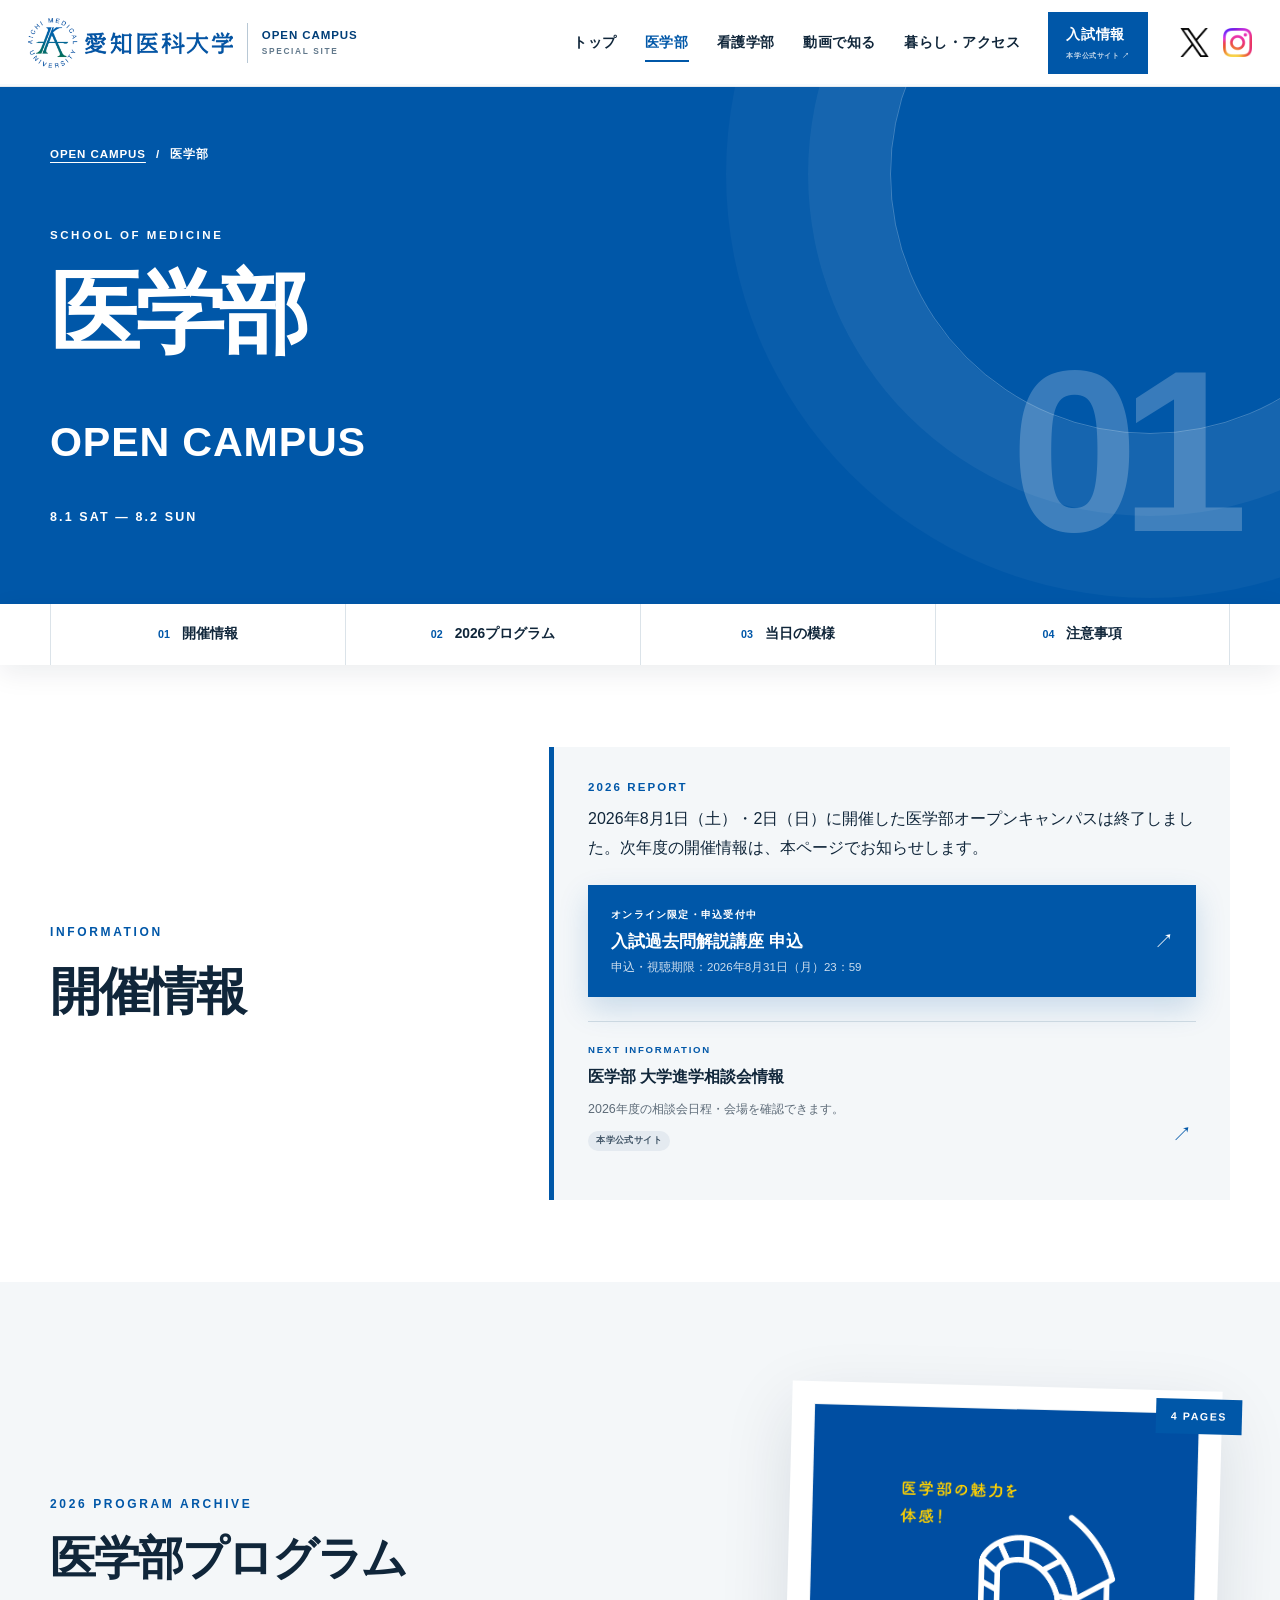
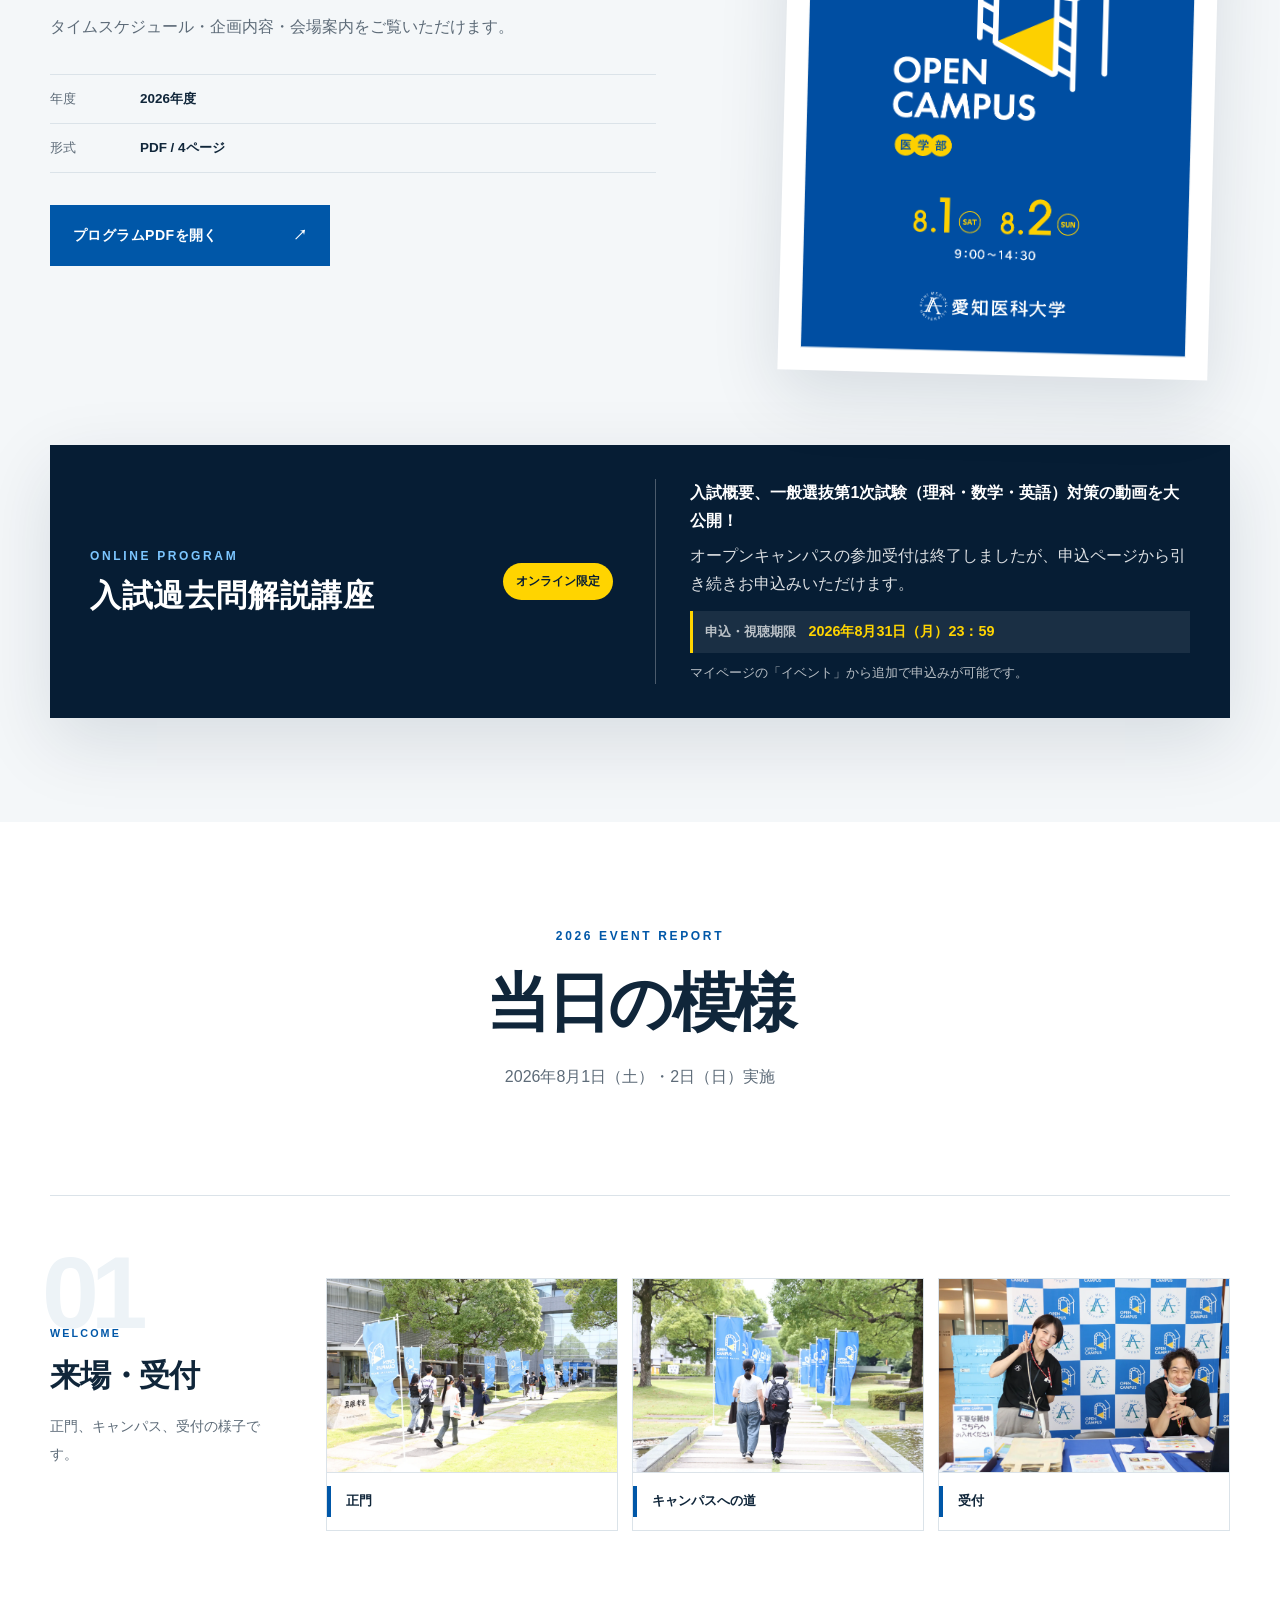
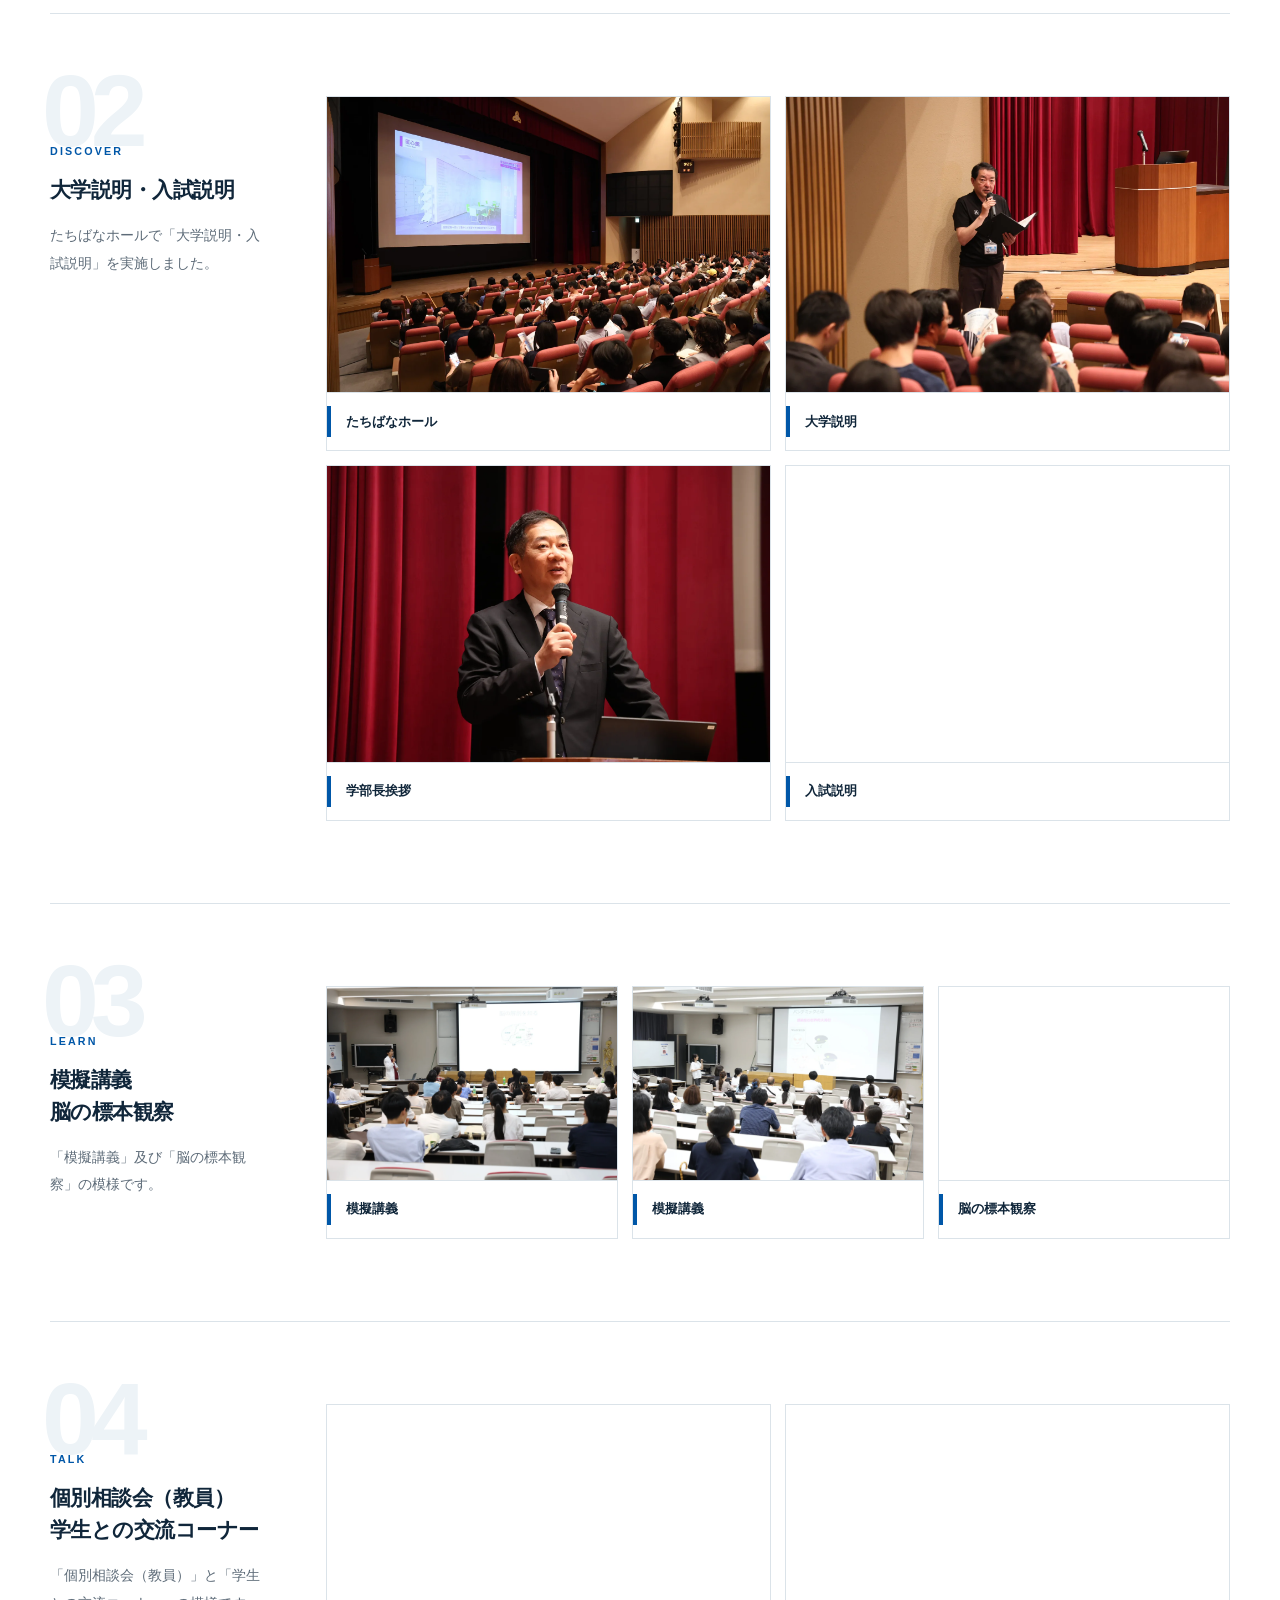
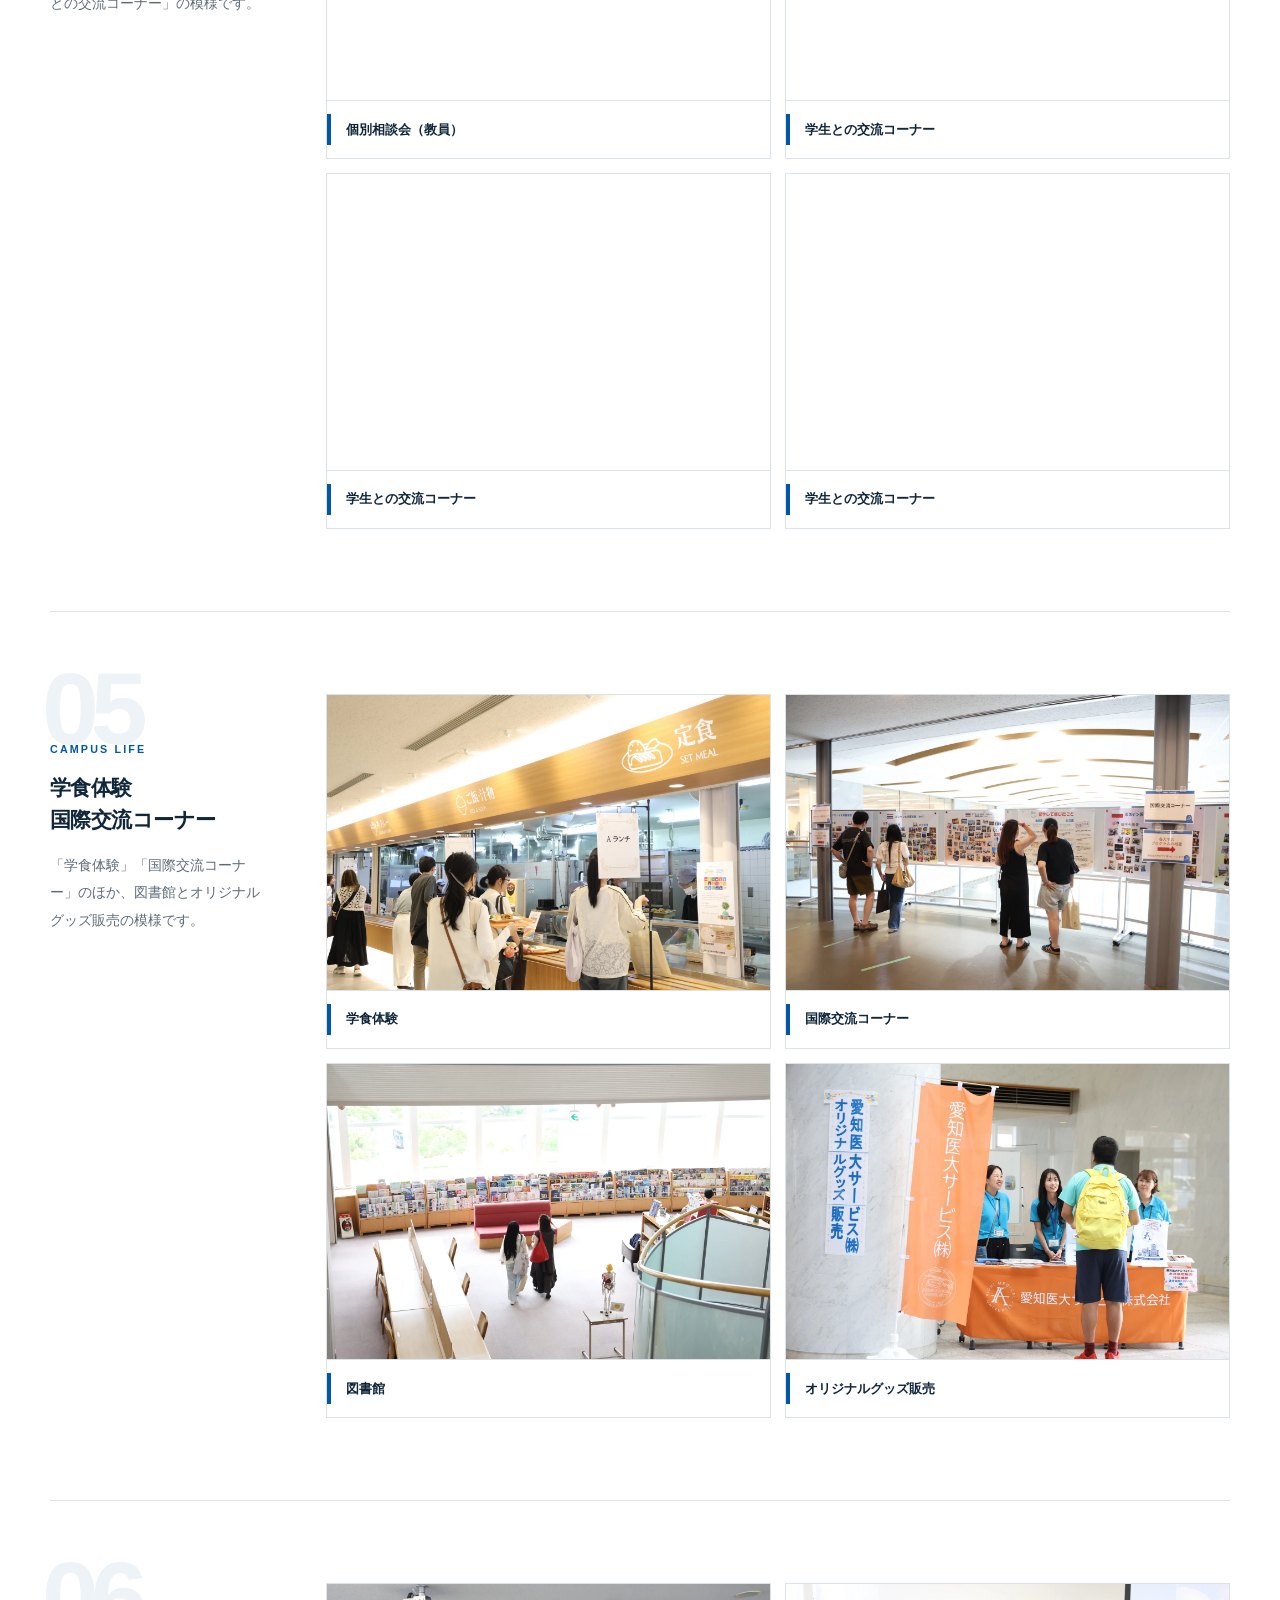
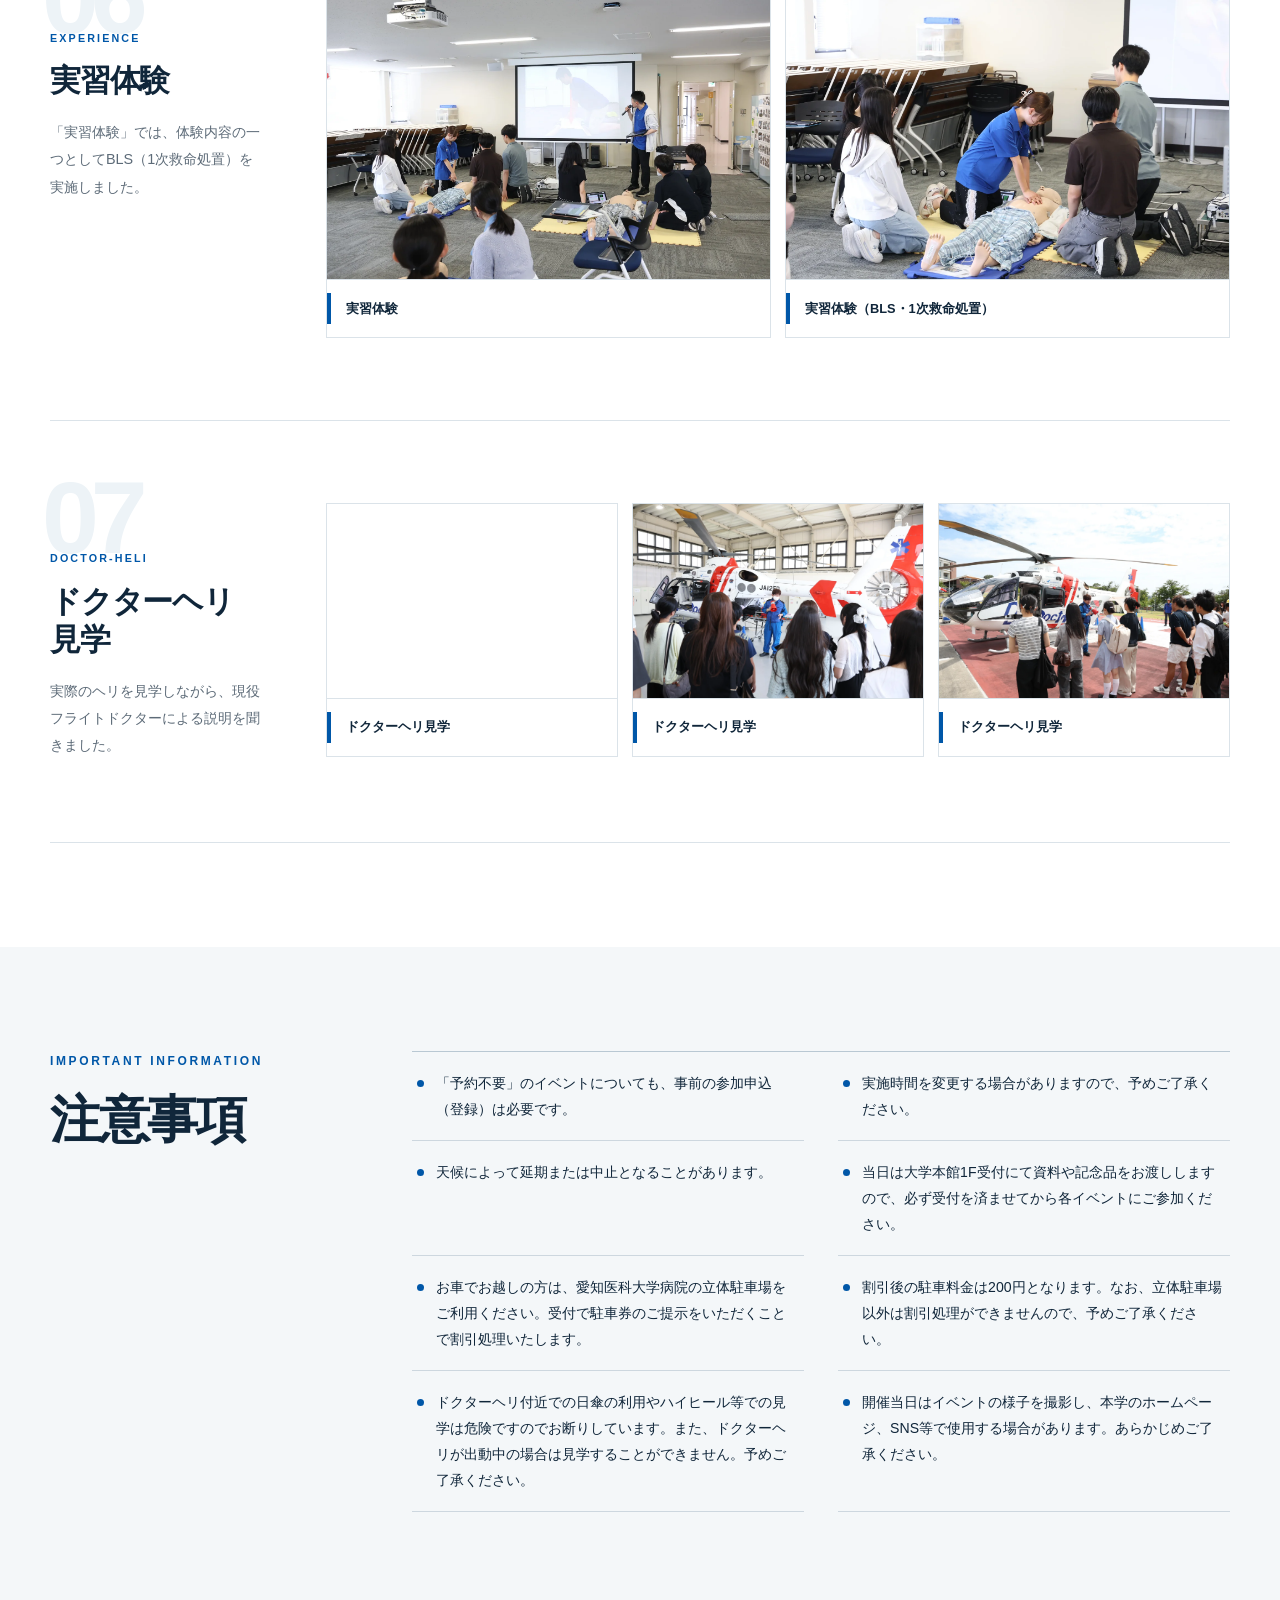
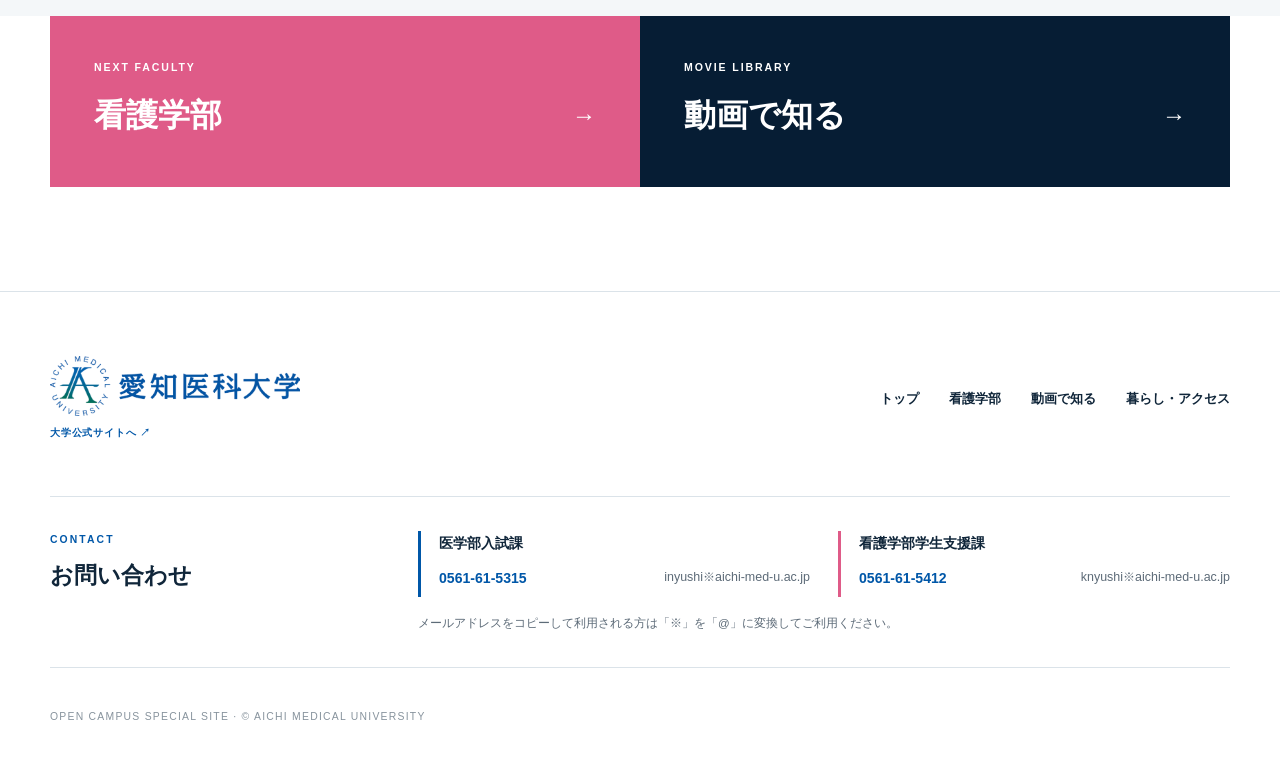
==== commit 07f8bf6d: "修正後反映" ====
--- a/medicine/index.html
+++ b/medicine/index.html
@@ -65,10 +65,10 @@
         <div class="faculty-status">
           <p class="faculty-status__year"><span data-config-text="eventYear">2026</span> REPORT</p>
           <p data-config-text="medicineStatusMessage">2026年8月1日（土）・2日（日）に開催した医学部オープンキャンパスは終了しました。次年度の開催情報は、本ページでお知らせします。</p>
-          <a class="application-cta application-cta--medicine is-disabled" href="https://www.ocans.jp/aichi-med?fid=JuysQcu1" target="_blank" rel="noopener noreferrer" data-config-href="medicineApplicationUrl" data-application-link aria-disabled="true" tabindex="-1">
-            <span data-application-status>2026年度 受付終了</span>
-            <strong>オープンキャンパス 参加申込</strong>
-            <small data-application-message>2026年度の参加申込受付は終了しました。</small>
+          <a class="application-cta application-cta--medicine" href="https://www.ocans.jp/aichi-med?fid=JuysQcu1" target="_blank" rel="noopener noreferrer" data-config-href="medicineApplicationUrl" data-application-link data-application-state-key="medicineApplicationStatus" data-application-label-key="medicineApplicationLabel" data-application-message-key="medicineApplicationMessage">
+            <span data-application-status>オンライン限定・申込受付中</span>
+            <strong>入試過去問解説講座 申込</strong>
+            <small data-application-message>申込・視聴期限：2026年8月31日（月）23：59</small>
             <i aria-hidden="true">↗</i>
           </a>
           <a class="faculty-notice faculty-notice--medicine" href="https://www.aichi-med-u.ac.jp/su11/su1104/index.html" target="_blank" rel="noopener noreferrer" data-config-href="medicineConsultationUrl">
@@ -107,7 +107,9 @@
         <span class="program-highlight__badge">オンライン限定</span>
         <div class="program-highlight__copy">
           <p>入試概要、一般選抜第1次試験（理科・数学・英語）対策の動画を大公開！</p>
-          <p>マイページの「イベント」から追加で申込みが可能です。</p>
+          <p>オープンキャンパスの参加受付は終了しましたが、申込ページから引き続きお申込みいただけます。</p>
+          <p class="program-highlight__deadline"><span>申込・視聴期限</span><strong data-config-text="medicineApplicationDeadline">2026年8月31日（月）23：59</strong></p>
+          <p class="program-highlight__note">マイページの「イベント」から追加で申込みが可能です。</p>
         </div>
       </div>
     </section>
--- a/assets/css/style.css
+++ b/assets/css/style.css
@@ -207,6 +207,20 @@
 .status-panel__mark { flex: 0 0 12px; width: 12px; height: 12px; margin-top: 8px; border-radius: 50%; background: var(--blue); box-shadow: 0 0 0 7px rgba(0, 87, 168, 0.12); }
 .status-panel__label { margin-bottom: 10px; color: var(--ink); font-size: clamp(1.05rem, 1.25vw, 1.15rem); font-weight: 800; line-height: 1.65; text-wrap: pretty; }
 .status-panel p:last-child { margin-bottom: 0; color: var(--muted); }
+.online-course-notice { grid-column: 1 / -1; display: grid; grid-template-columns: minmax(0, 1fr) auto auto; gap: 22px 34px; align-items: center; padding: 28px 30px; overflow: hidden; color: #fff; background: var(--navy); box-shadow: 0 18px 44px rgba(4, 30, 54, .16); transition: transform .22s, box-shadow .22s; }
+.online-course-notice__body > span { display: inline-flex; margin-bottom: 13px; padding: 5px 10px; color: var(--navy); background: var(--yellow); border-radius: 999px; font-size: .63rem; font-weight: 900; letter-spacing: .08em; }
+.online-course-notice__body > small { display: block; margin-bottom: 5px; color: #7cc6ff; font-size: .62rem; font-weight: 900; letter-spacing: .16em; }
+.online-course-notice__body > strong { display: block; font-size: clamp(1.2rem, 1.8vw, 1.55rem); line-height: 1.45; }
+.online-course-notice__body p { margin: 7px 0 0; color: rgba(255, 255, 255, .78); font-size: .84rem; line-height: 1.7; }
+.online-course-notice__deadline { min-width: 220px; padding-left: 30px; border-left: 1px solid rgba(255, 255, 255, .28); }
+.online-course-notice__deadline small, .online-course-notice__deadline strong { display: block; }
+.online-course-notice__deadline small { margin-bottom: 5px; color: rgba(255, 255, 255, .68); font-size: .68rem; font-weight: 700; }
+.online-course-notice__deadline strong { color: var(--yellow); font-size: .95rem; line-height: 1.55; white-space: nowrap; }
+.online-course-notice > i { display: inline-flex; align-items: center; justify-content: center; min-height: 48px; padding: 11px 18px; color: var(--navy); background: var(--yellow); border: 1px solid var(--yellow); box-shadow: 0 8px 20px rgba(0, 0, 0, .18); font-size: .78rem; font-style: normal; font-weight: 900; white-space: nowrap; transition: color .2s, background .2s, transform .2s; }
+.online-course-notice:not(.is-disabled):hover { transform: translateY(-3px); box-shadow: 0 24px 54px rgba(4, 30, 54, .23); }
+.online-course-notice:not(.is-disabled):hover > i { color: #fff; background: var(--blue); border-color: var(--blue); transform: translate(3px, -3px); }
+.online-course-notice.is-disabled { color: #667582; background: rgba(255, 255, 255, .42); border: 1px dashed #bdc9d2; box-shadow: none; cursor: default; pointer-events: none; }
+.online-course-notice.is-disabled .online-course-notice__body > span { color: #596a78; background: #e5eaee; }
 .related-notices { grid-column: 1 / -1; display: grid; grid-template-columns: minmax(210px, .42fr) minmax(0, 1.58fr); gap: 32px; padding: 26px 30px; background: var(--wash); border-top: 1px solid var(--line); border-bottom: 1px solid var(--line); }
 .related-notices__heading { align-self: center; }
 .related-notices__heading span { display: block; margin-bottom: 7px; color: var(--blue); font-size: .62rem; font-weight: 900; letter-spacing: .18em; }
@@ -425,6 +439,10 @@
 .program-highlight__copy p { margin-bottom: 7px; color: rgba(255,255,255,.86); line-height: 1.75; }
 .program-highlight__copy p:first-child { color: #fff; font-weight: 800; }
 .program-highlight__copy p:last-child { margin-bottom: 0; font-size: .83rem; }
+.program-highlight__copy .program-highlight__deadline { display: flex; flex-wrap: wrap; gap: 3px 12px; align-items: baseline; margin: 13px 0 8px; padding: 9px 12px; background: rgba(255, 255, 255, .08); border-left: 3px solid var(--yellow); font-size: .84rem; line-height: 1.65; }
+.program-highlight__deadline span { color: rgba(255, 255, 255, .7); font-weight: 700; }
+.program-highlight__deadline strong { color: var(--yellow); font-size: .9rem; }
+.program-highlight__copy .program-highlight__note { color: rgba(255, 255, 255, .72); }
 
 .photo-reserve { background: #fff; }
 .photo-reserve--nursing { background: var(--pink-soft); }
@@ -610,6 +628,10 @@
   .information__layout { gap: 28px; }
   .status-panel { gap: 18px; padding: 26px 22px; }
   .status-panel__label { font-size: 1.05rem; }
+  .online-course-notice { grid-template-columns: 1fr; gap: 19px; padding: 25px 22px; }
+  .online-course-notice__deadline { min-width: 0; padding: 17px 0 0; border-top: 1px solid rgba(255, 255, 255, .28); border-left: 0; }
+  .online-course-notice__deadline strong { white-space: normal; }
+  .online-course-notice > i { justify-self: stretch; width: 100%; }
   .related-notices { grid-template-columns: 1fr; gap: 18px; padding: 24px 22px; }
   .related-notices__heading strong { max-width: none; }
   .related-notice { grid-template-columns: minmax(0, 1fr) 28px; grid-template-rows: auto auto auto auto; gap: 3px 14px; padding: 15px 0; }
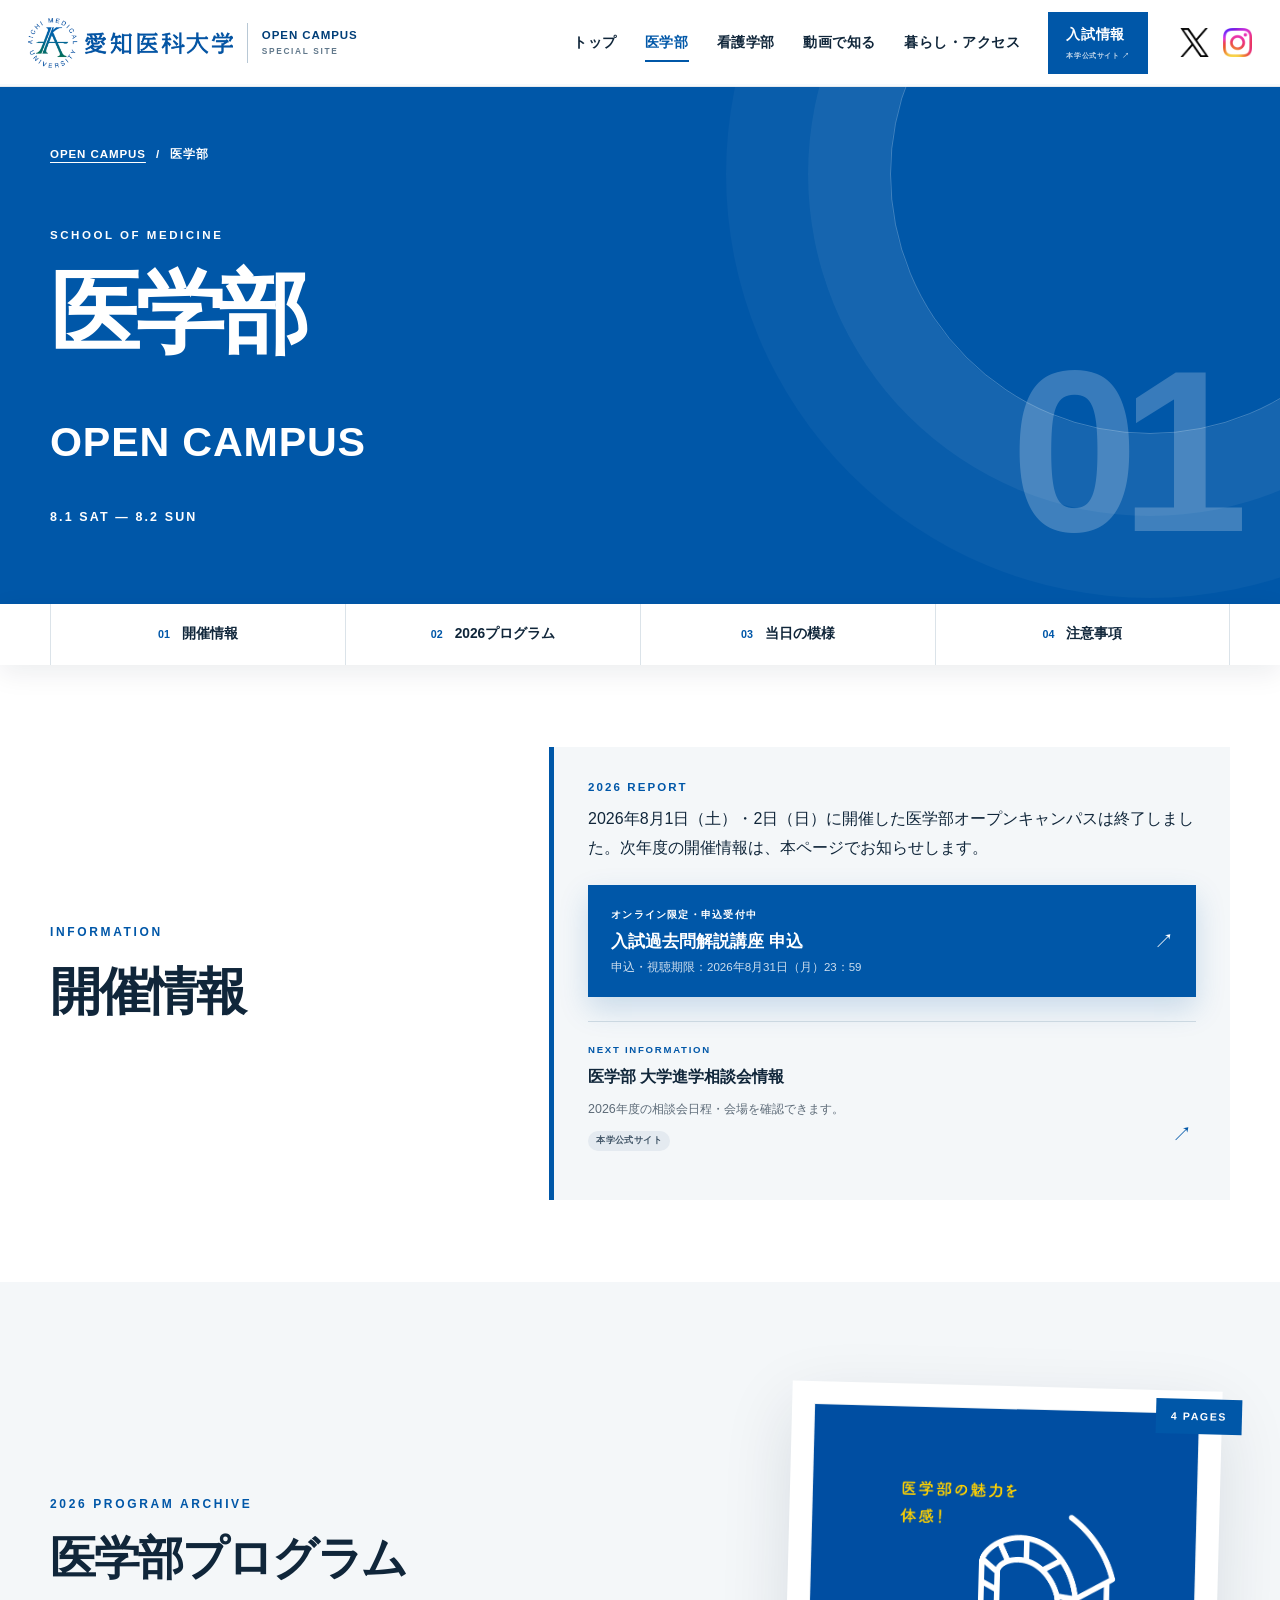
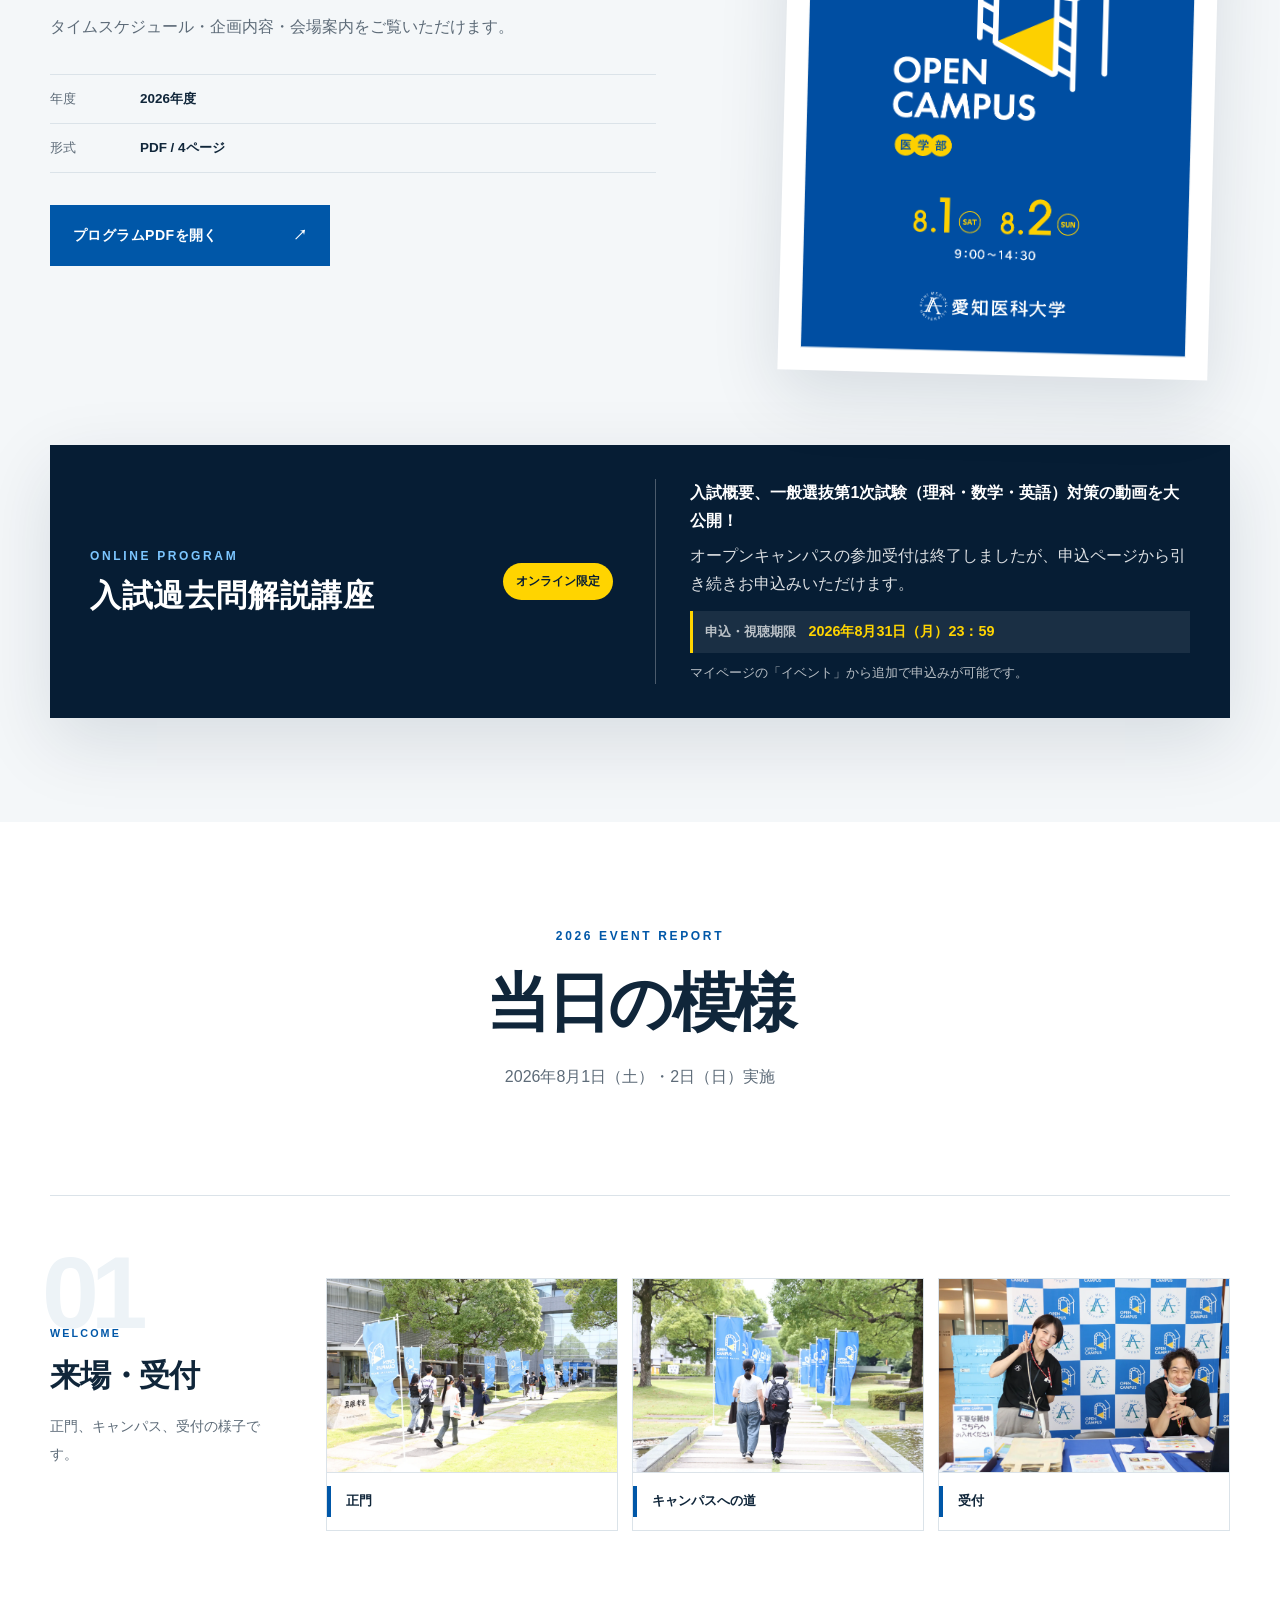
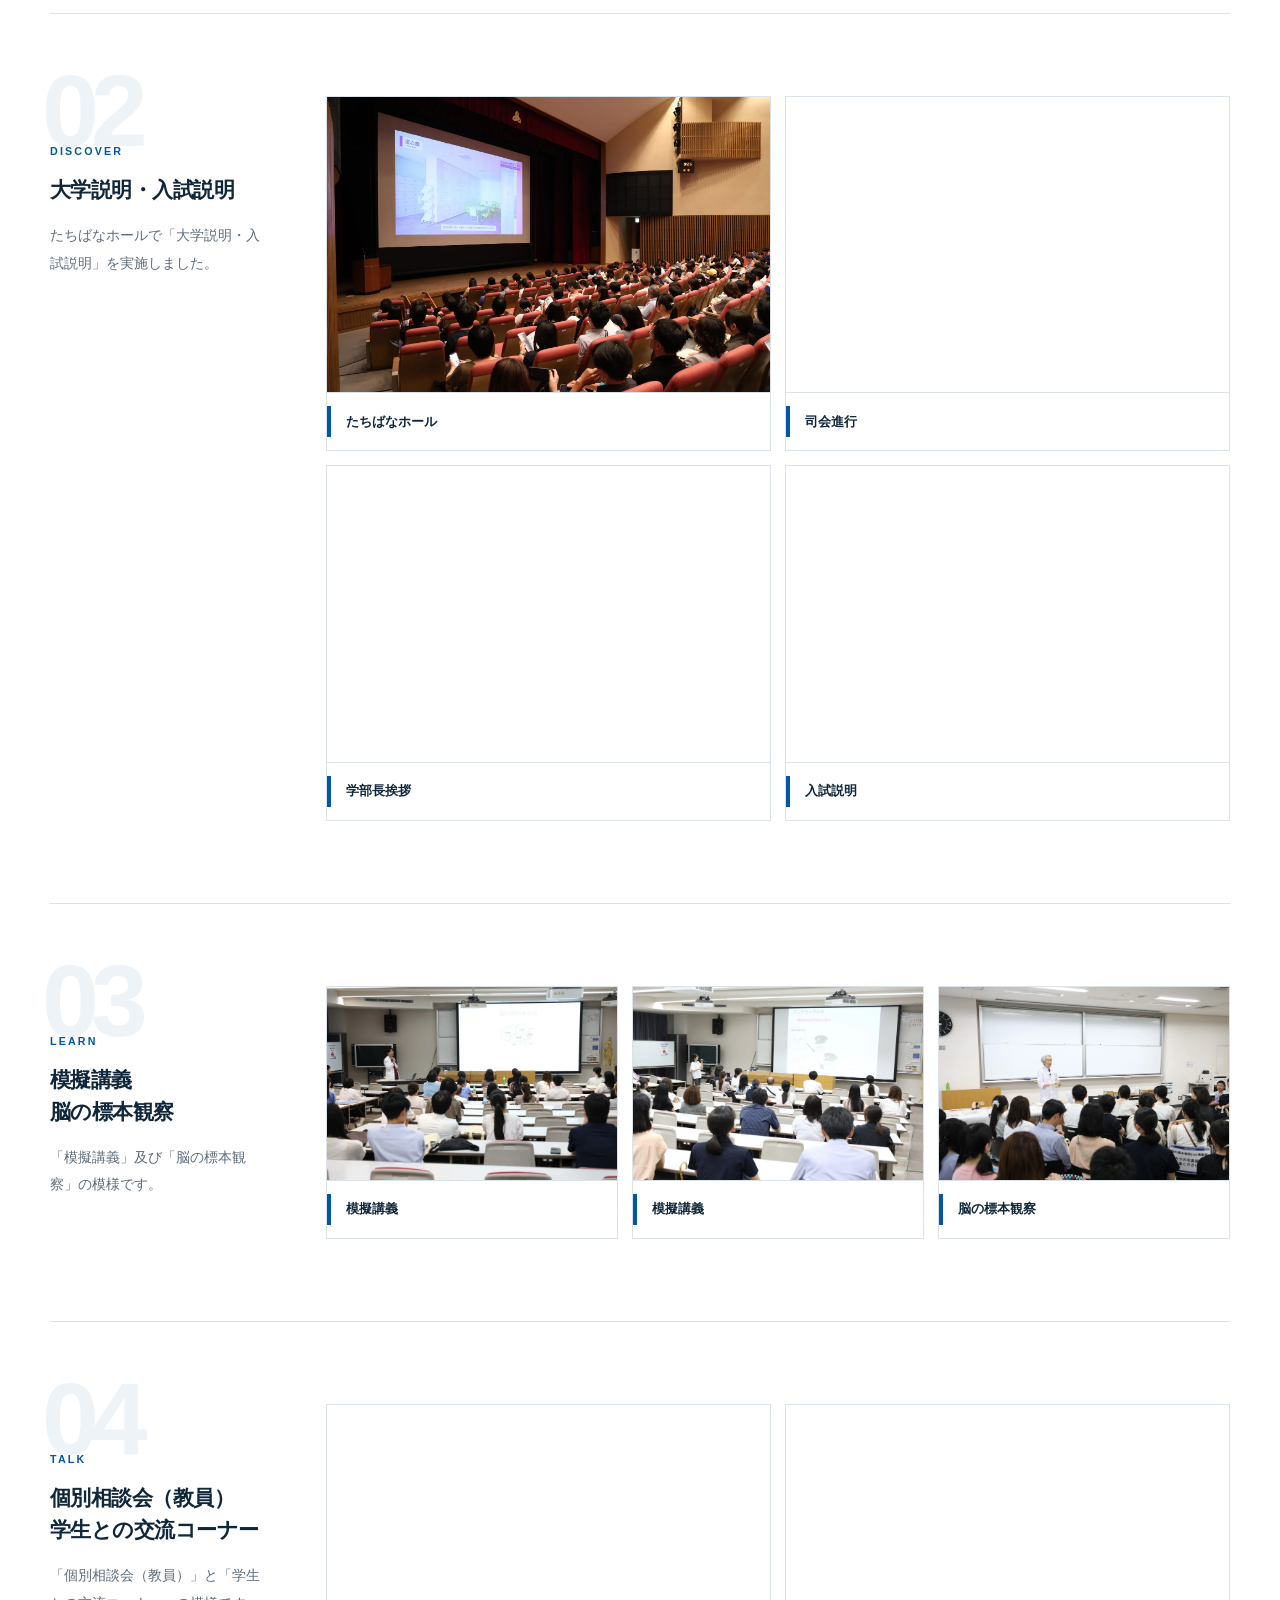
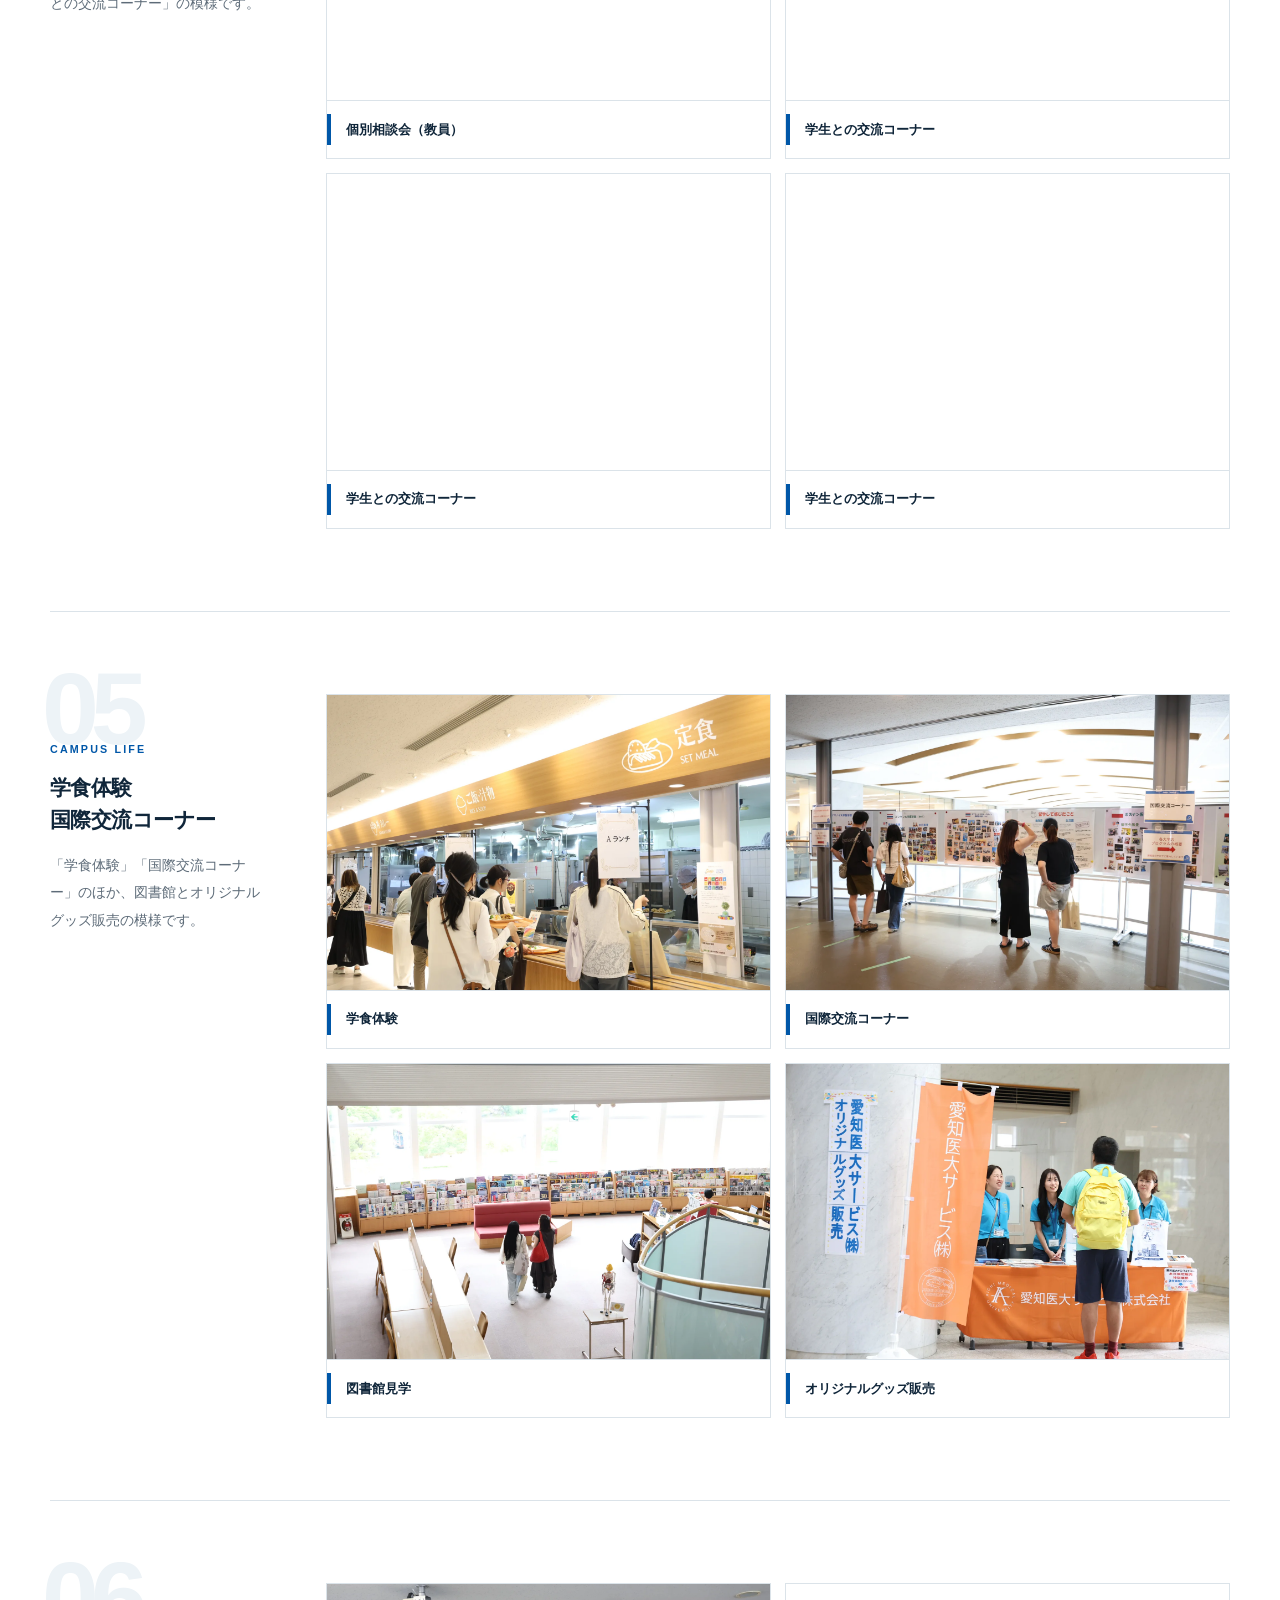
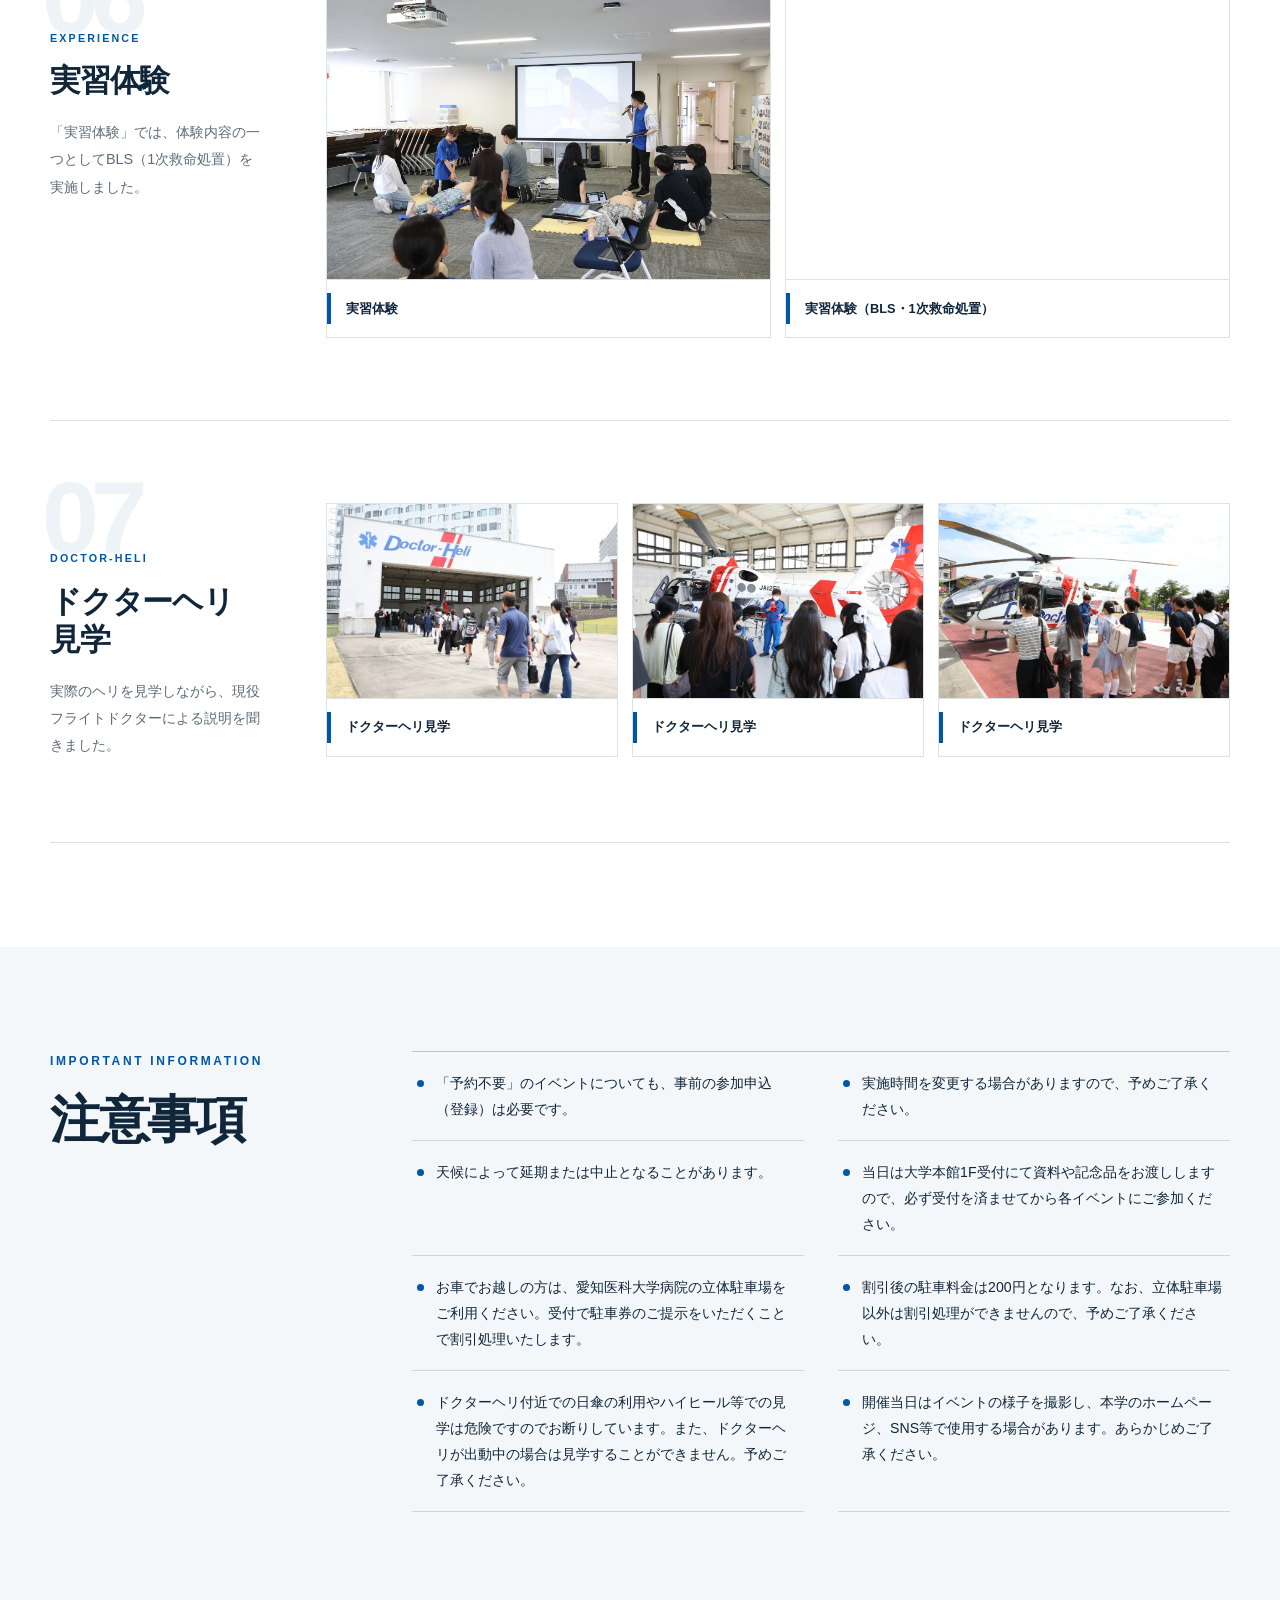
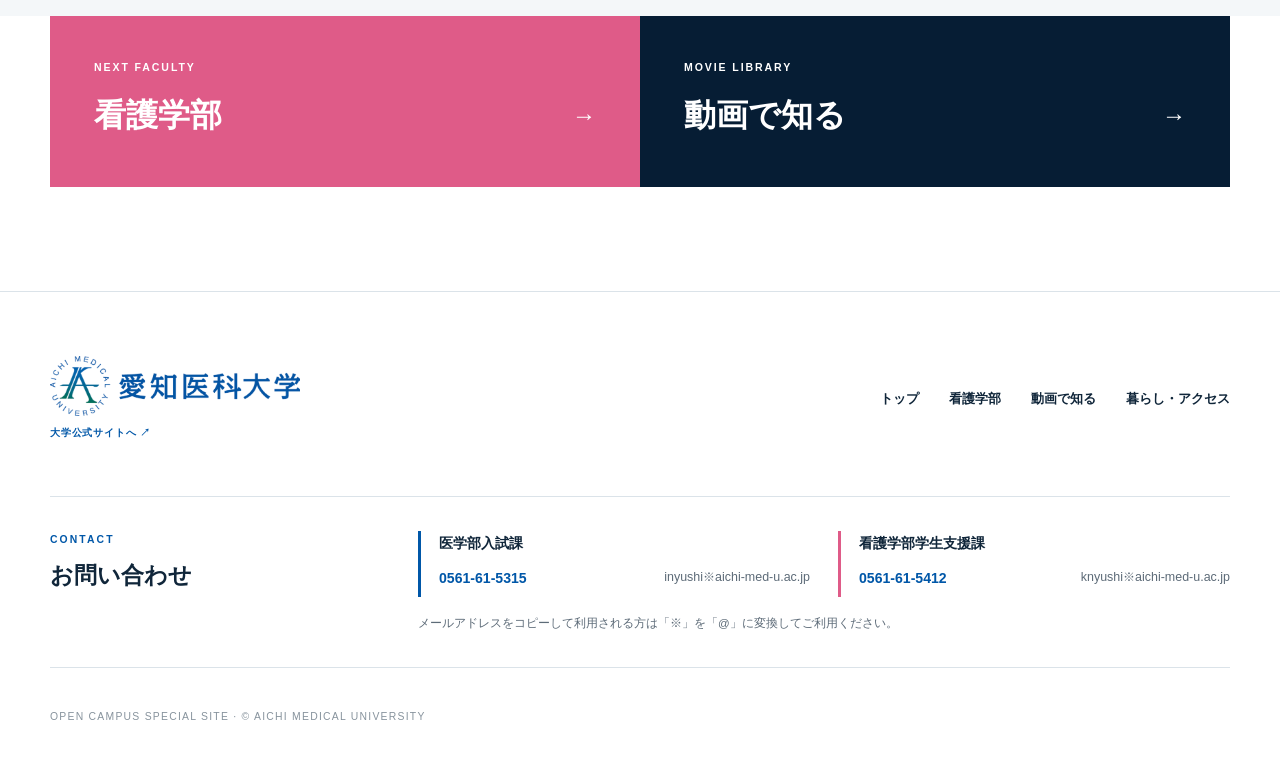
==== commit f498816f: "8.19修正" ====
--- a/medicine/index.html
+++ b/medicine/index.html
@@ -1,13 +1,21 @@
 <!doctype html>
 <html lang="ja">
 <head>
+  <!-- Google tag (gtag.js) -->
+  <script async src="https://www.googletagmanager.com/gtag/js?id=G-GN3RKMFM99"></script>
+  <script>
+    window.dataLayer = window.dataLayer || [];
+    function gtag(){dataLayer.push(arguments);}
+    gtag('js', new Date());
+    gtag('config', 'G-GN3RKMFM99');
+  </script>
   <meta charset="utf-8">
   <meta name="viewport" content="width=device-width, initial-scale=1">
   <meta name="description" content="愛知医科大学医学部オープンキャンパス。開催情報、2026年度プログラム、当日の記録をご案内します。">
   <title>医学部 OPEN CAMPUS | 愛知医科大学</title>
   <link rel="icon" type="image/png" href="../assets/images/brand/aichi-medical-university-symbol.png">
   <link rel="apple-touch-icon" href="../assets/images/brand/aichi-medical-university-symbol.png">
-  <link rel="stylesheet" href="../assets/css/style.css?v=20260814-2">
+  <link rel="stylesheet" href="../assets/css/style.css?v=20260819-1">
 </head>
 <body class="page-faculty page-medicine" data-asset-root="../">
   <a class="skip-link" href="#main">本文へ移動</a>
@@ -169,8 +177,8 @@
                 <figcaption><strong>たちばなホール</strong></figcaption>
               </figure>
               <figure class="report-photo">
-                <img src="../assets/images/medicine/report-2026/faculty-overview.webp" alt="たちばなホールで大学と医学部について説明する様子" width="1600" height="1067" loading="lazy" decoding="async">
-                <figcaption><strong>大学説明</strong></figcaption>
+                <img src="../assets/images/medicine/report-2026/faculty-overview.webp" alt="たちばなホールで司会進行を行う様子" width="1600" height="1067" loading="lazy" decoding="async">
+                <figcaption><strong>司会進行</strong></figcaption>
               </figure>
               <figure class="report-photo">
                 <img src="../assets/images/medicine/report-2026/dean-greeting.webp" alt="医学部長が参加者へ挨拶する様子" width="1600" height="1067" loading="lazy" decoding="async">
@@ -266,7 +274,7 @@
               </figure>
               <figure class="report-photo">
                 <img src="../assets/images/medicine/report-2026/library.webp" alt="明るく開放的な図書館を参加者が見学する様子" width="1600" height="1067" loading="lazy" decoding="async">
-                <figcaption><strong>図書館</strong></figcaption>
+                <figcaption><strong>図書館見学</strong></figcaption>
               </figure>
               <figure class="report-photo">
                 <img src="../assets/images/medicine/report-2026/goods-store.webp" alt="愛知医科大学のオリジナルグッズ販売コーナー" width="1600" height="1067" loading="lazy" decoding="async">
--- a/assets/css/style.css
+++ b/assets/css/style.css
@@ -176,7 +176,7 @@
 }
 
 .hero__eyebrow { margin-bottom: 12px; font-size: clamp(0.65rem, 1vw, 0.78rem); font-weight: 800; letter-spacing: 0.28em; }
-.hero h1 { margin: 0; font-size: clamp(3.2rem, 7.2vw, 7.1rem); font-weight: 900; line-height: 0.84; letter-spacing: -0.045em; text-shadow: 0 8px 30px rgba(0, 0, 0, 0.16); }
+.hero h1 { margin: 0; font-size: clamp(3.5rem, 7.8vw, 7.7rem); font-weight: 900; line-height: 0.84; letter-spacing: -0.045em; text-shadow: 0 8px 30px rgba(0, 0, 0, 0.16); }
 .hero h1 span { display: block; }
 .hero h1 span:last-child { margin-top: .06em; margin-left: .12em; color: var(--yellow); font-size: .88em; letter-spacing: -.012em; }
 .hero__catch { margin: 24px 0 0; padding-left: 14px; border-left: 3px solid var(--yellow); font-size: clamp(.88rem, 1.35vw, 1.1rem); font-weight: 800; letter-spacing: .12em; text-shadow: 0 4px 18px rgba(0,0,0,.24); }
@@ -614,7 +614,7 @@
   .hero__video { object-position: 56% center; }
   .hero__veil { background: linear-gradient(0deg, rgba(2,18,32,.66) 0%, rgba(2,18,32,.08) 66%); }
   .hero__content { left: 24px; right: 24px; bottom: 68px; }
-  .hero h1 { font-size: clamp(3.6rem, 20vw, 6rem); }
+  .hero h1 { font-size: clamp(3.8rem, 21vw, 6.3rem); }
   .hero__eyebrow { font-size: .6rem; }
   .hero__catch { margin-top: 20px; font-size: .82rem; letter-spacing: .08em; }
   .oc-signature__inner { min-height: 156px; gap: 22px; }
